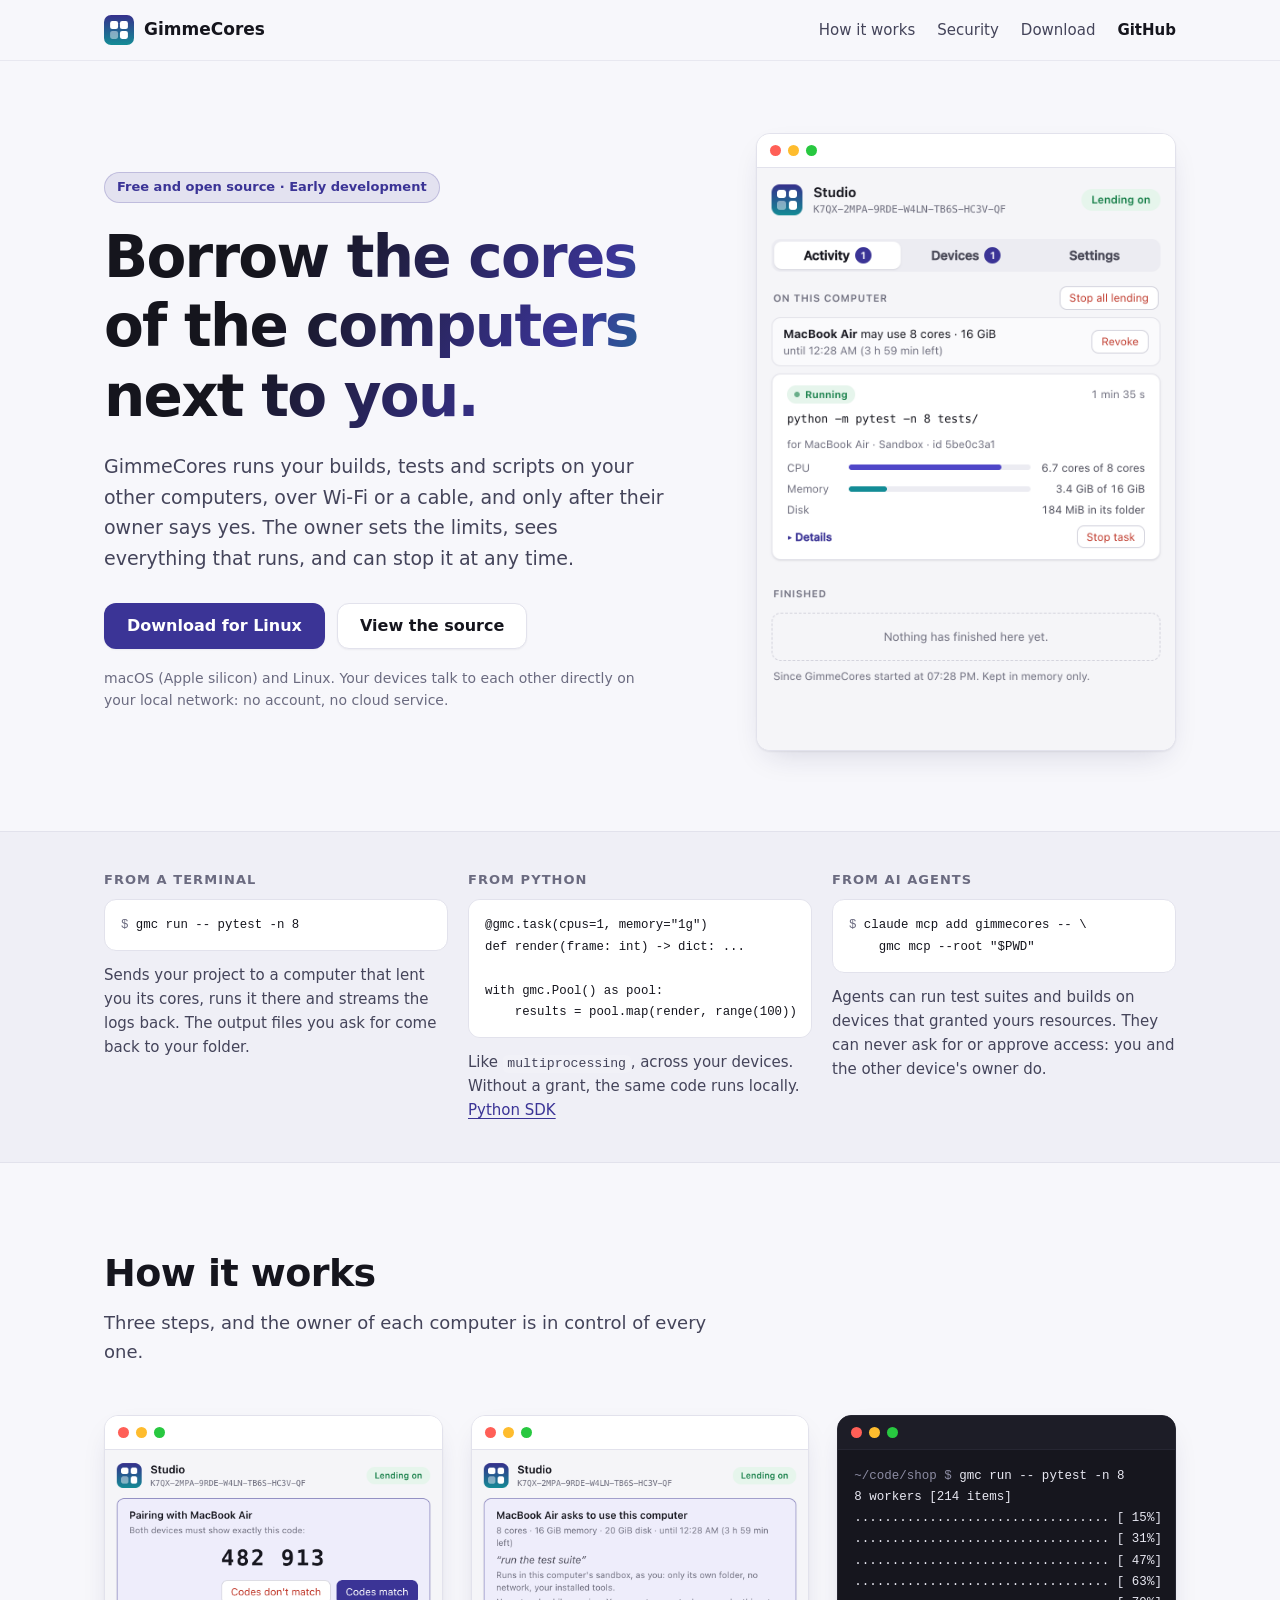
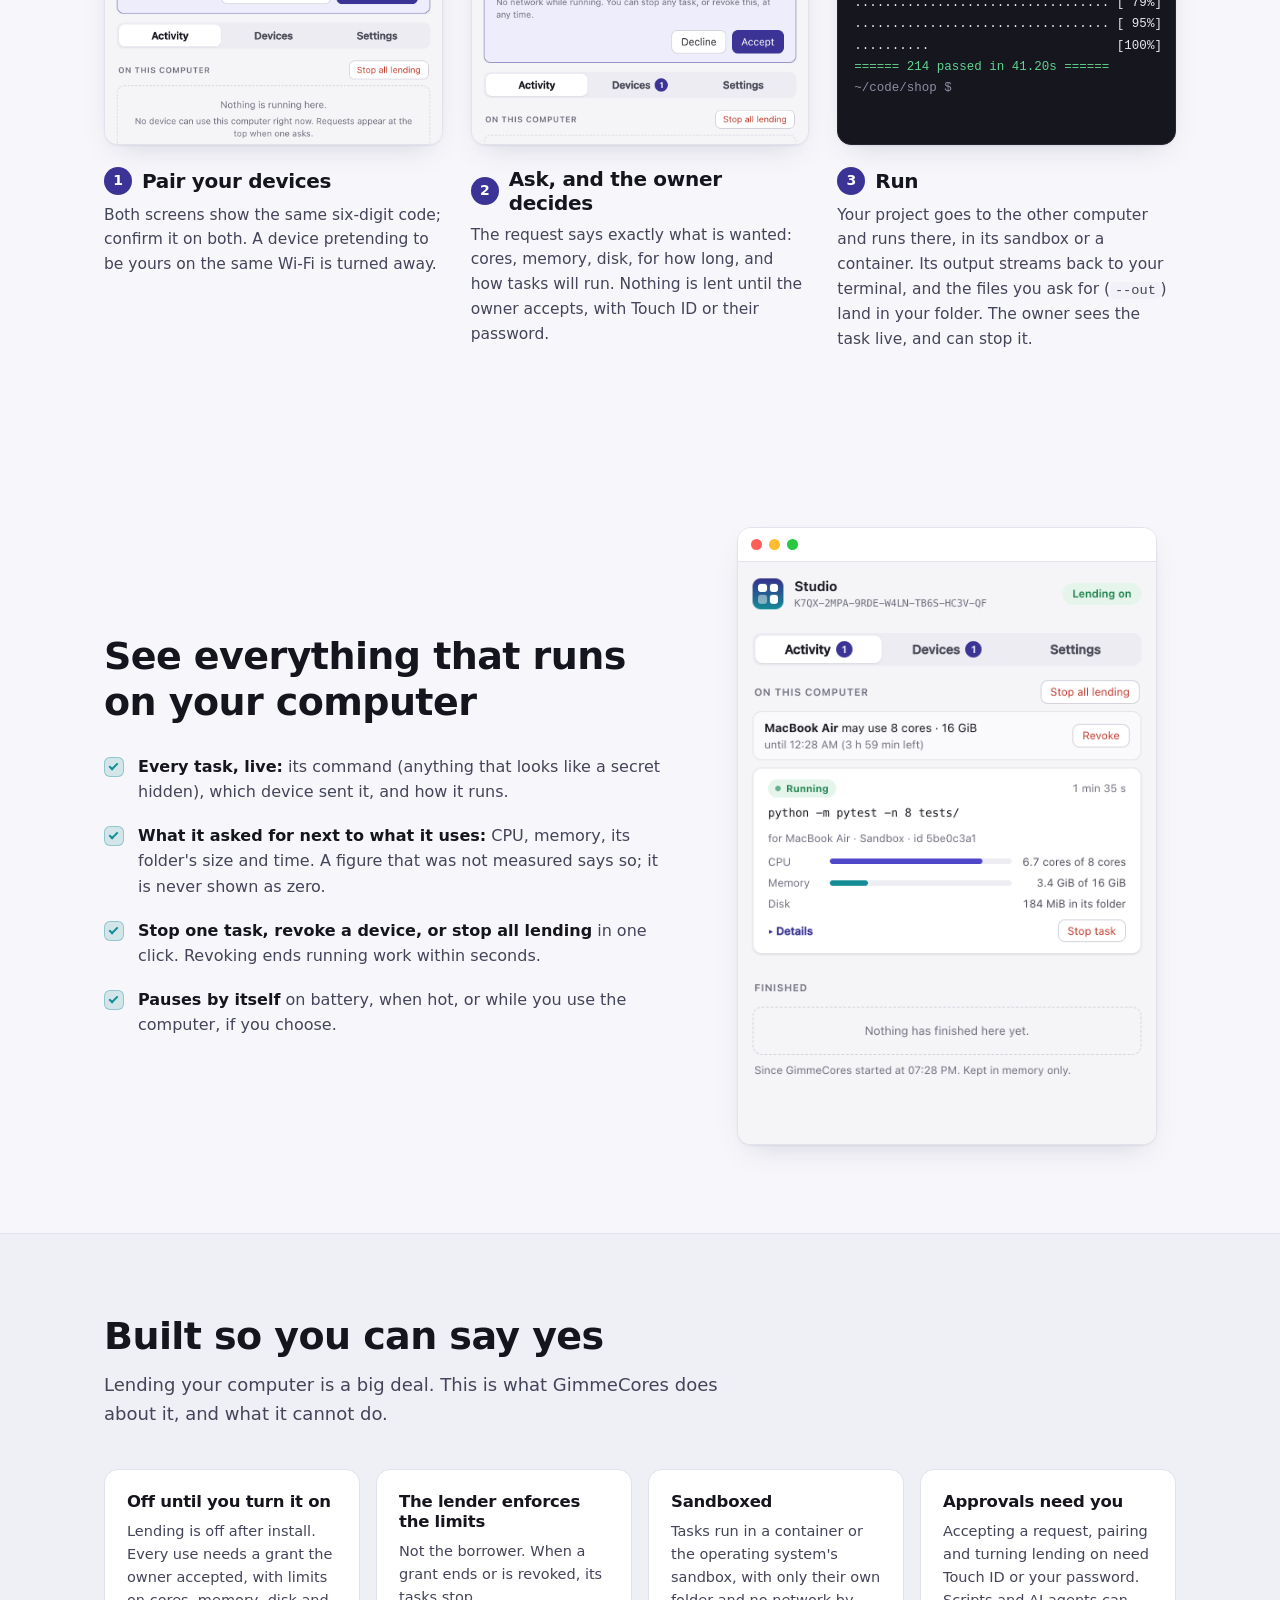
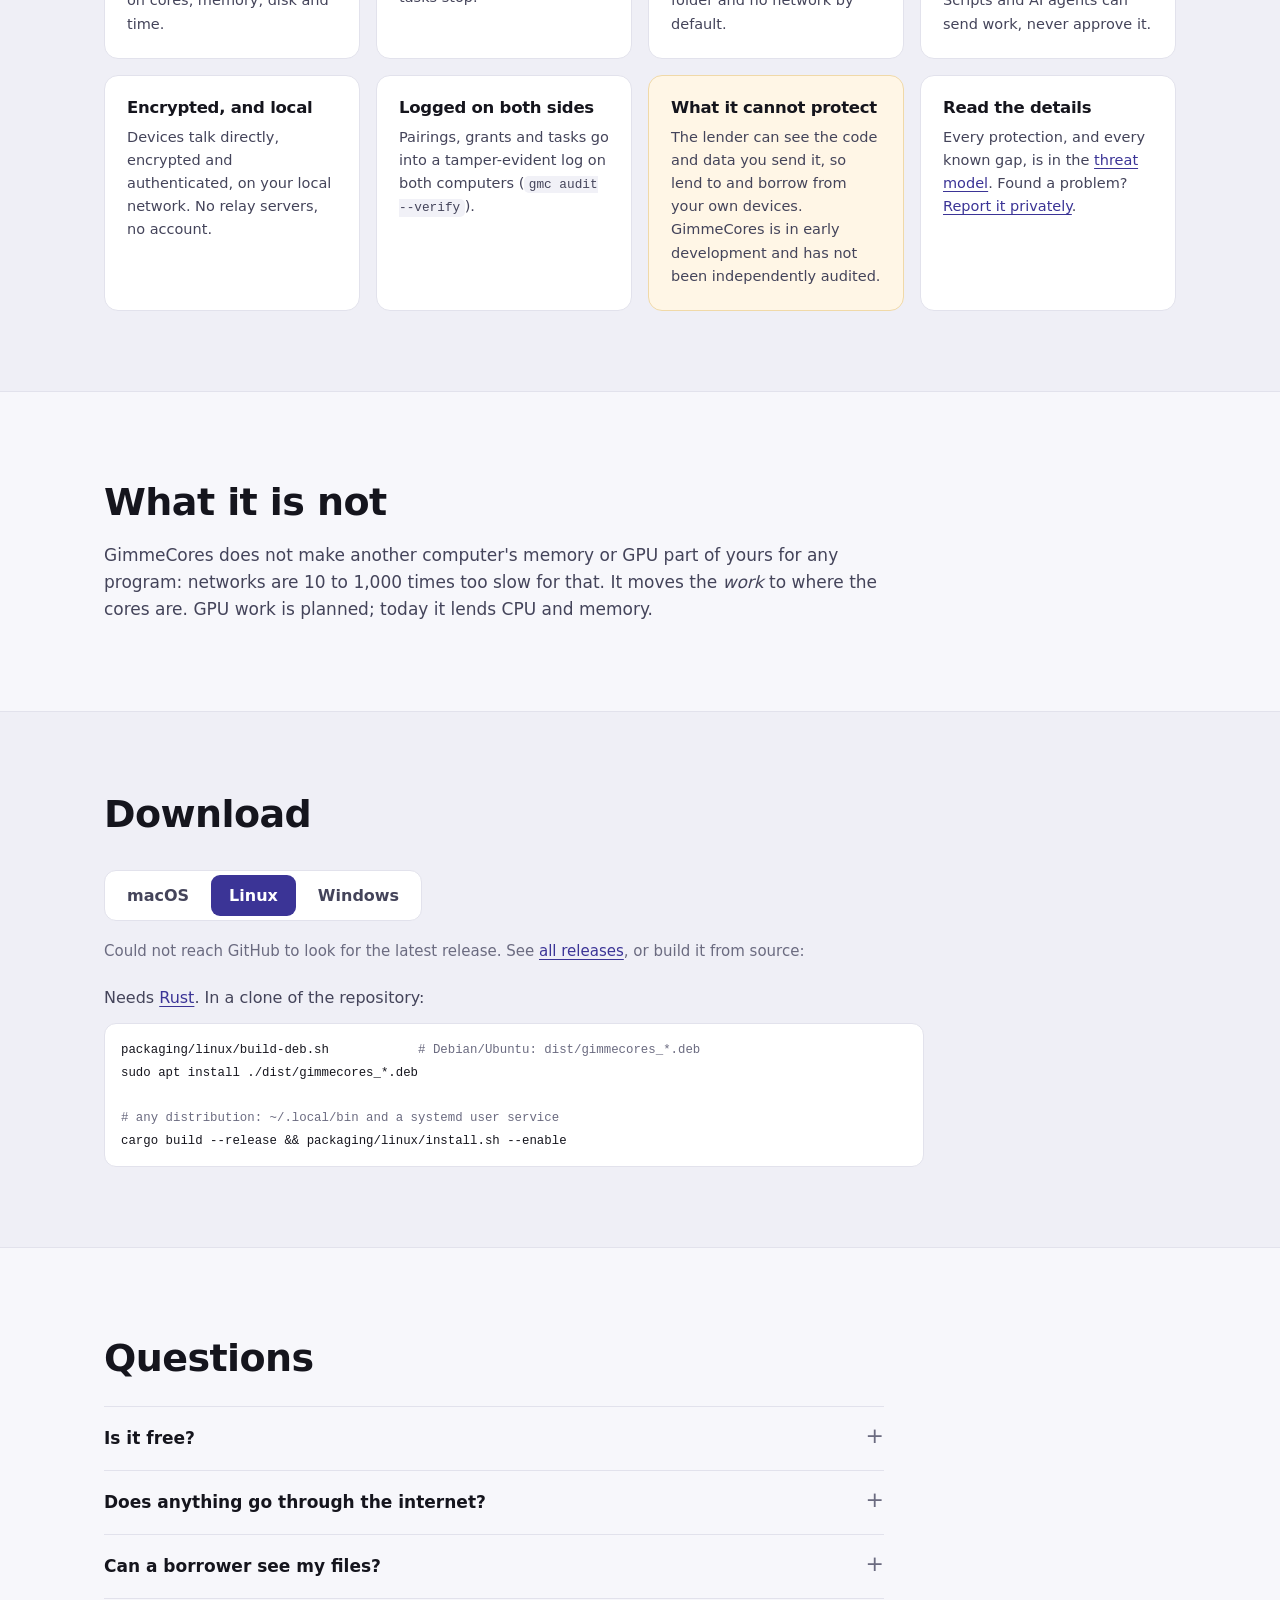
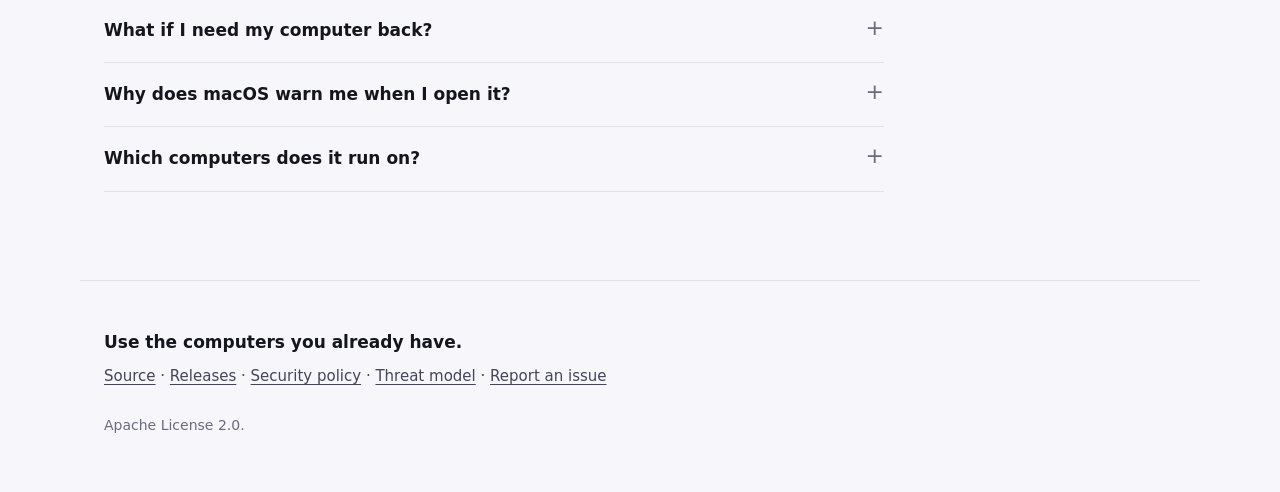
==== index.html @ c3a25b0e "GimmeCores product page What it does, how it works (pair, ask and approve, run), what the owner sees" ====
<!DOCTYPE html>
<html lang="en">
<head>
  <meta charset="utf-8">
  <meta name="viewport" content="width=device-width, initial-scale=1">
  <!-- Only this site's own files load; the one outside request is to GitHub, for the latest release. -->
  <meta http-equiv="Content-Security-Policy" content="default-src 'none'; script-src 'self'; style-src 'self'; img-src 'self'; connect-src https://api.github.com; base-uri 'none'; form-action 'none'">
  <meta name="referrer" content="strict-origin-when-cross-origin">
  <meta name="color-scheme" content="light dark">
  <meta name="theme-color" content="#f7f7fb" media="(prefers-color-scheme: light)">
  <meta name="theme-color" content="#0f0f15" media="(prefers-color-scheme: dark)">
  <title>GimmeCores: borrow the cores of the computers next to you</title>
  <meta name="description" content="GimmeCores runs your builds, tests and scripts on your other computers on the same network, only after their owner says yes. Sandboxed, with limits the owner sets. Free and open source for macOS and Linux.">
  <link rel="canonical" href="https://tanuj24.github.io/gimmecores/">
  <link rel="icon" type="image/svg+xml" href="assets/logo.svg">
  <meta property="og:type" content="website">
  <meta property="og:site_name" content="GimmeCores">
  <meta property="og:title" content="GimmeCores: borrow the cores of the computers next to you">
  <meta property="og:description" content="Run builds, tests and scripts on your other computers, only after their owner says yes. Sandboxed, with limits they set. Free and open source.">
  <meta property="og:url" content="https://tanuj24.github.io/gimmecores/">
  <meta property="og:image" content="https://tanuj24.github.io/gimmecores/assets/social.png">
  <meta property="og:image:width" content="1200">
  <meta property="og:image:height" content="630">
  <meta property="og:image:alt" content="GimmeCores: a request from another computer to use 8 cores and 16 GiB, with Accept and Decline">
  <meta name="twitter:card" content="summary_large_image">
  <link rel="stylesheet" href="style.css">
  <script src="site.js" defer></script>
  <script type="application/ld+json">
  {
    "@context": "https://schema.org",
    "@type": "SoftwareApplication",
    "name": "GimmeCores",
    "operatingSystem": "macOS, Linux",
    "applicationCategory": "DeveloperApplication",
    "description": "Runs builds, tests and scripts on your other computers on the same network, only after their owner says yes, sandboxed and within limits the owner sets.",
    "license": "https://www.apache.org/licenses/LICENSE-2.0",
    "offers": { "@type": "Offer", "price": "0", "priceCurrency": "USD" },
    "url": "https://tanuj24.github.io/gimmecores/",
    "sameAs": "https://github.com/tanuj24/gimmecores"
  }
  </script>
</head>
<body>
  <a class="skip" href="#main">Skip to content</a>
  <header class="top">
    <div class="wrap top-row">
      <a class="brand" href="./" aria-label="GimmeCores home">
        <img src="assets/logo.svg" alt="" width="30" height="30">
        <span>GimmeCores</span>
      </a>
      <nav aria-label="Main">
        <a href="#how">How it works</a>
        <a href="#trust">Security</a>
        <a href="#download">Download</a>
        <a href="https://github.com/tanuj24/gimmecores" class="gh">GitHub</a>
      </nav>
    </div>
  </header>

  <main id="main">
    <section class="hero wrap">
      <div class="hero-text">
        <p class="chip">Free and open source · Early development</p>
        <h1>Borrow the cores of the computers next&nbsp;to&nbsp;you.</h1>
        <p class="lead">GimmeCores runs your builds, tests and scripts on your other computers, over
          Wi-Fi or a cable, and only after their owner says yes. The owner sets the limits, sees
          everything that runs, and can stop it at any time.</p>
        <div class="cta">
          <a class="button primary" id="hero-download" href="#download">Download</a>
          <a class="button" href="https://github.com/tanuj24/gimmecores">View the source</a>
        </div>
        <p class="fine">macOS (Apple silicon) and Linux. Your devices talk to each other directly on
          your local network: no account, no cloud service.</p>
      </div>
      <figure class="window hero-shot">
        <div class="window-bar" aria-hidden="true"><i></i><i></i><i></i></div>
        <picture>
          <source media="(prefers-color-scheme: dark)" srcset="assets/app-activity-dark.png">
          <img src="assets/app-activity-light.png" width="460" height="640"
               alt="The GimmeCores app on a computer called Studio: MacBook Air may use 8 cores and 16 GiB for four hours, and its task python -m pytest is running, using 6.7 of 8 cores and 3.4 of 16 GiB memory, with a Stop task button.">
        </picture>
      </figure>
    </section>

    <section class="band">
      <div class="wrap uses">
        <div class="use">
          <h2 class="kicker">From a terminal</h2>
          <pre><code><span class="dim">$</span> gmc run -- pytest -n 8</code></pre>
          <p>Sends your project to a computer that lent you its cores, runs it there and streams
            the logs back. The output files you ask for come back to your folder.</p>
        </div>
        <div class="use">
          <h2 class="kicker">From Python</h2>
          <pre><code>@gmc.task(cpus=1, memory="1g")
def render(frame: int) -&gt; dict: ...

with gmc.Pool() as pool:
    results = pool.map(render, range(100))</code></pre>
          <p>Like <code>multiprocessing</code>, across your devices. Without a grant, the same code
            runs locally. <a href="https://github.com/tanuj24/gimmecores/tree/main/python">Python SDK</a></p>
        </div>
        <div class="use">
          <h2 class="kicker">From AI agents</h2>
          <pre><code><span class="dim">$</span> claude mcp add gimmecores -- \
    gmc mcp --root "$PWD"</code></pre>
          <p>Agents can run test suites and builds on devices that granted yours resources. They
            can never ask for or approve access: you and the other device's owner do.</p>
        </div>
      </div>
    </section>

    <section class="wrap section" id="how">
      <h2>How it works</h2>
      <p class="section-lead">Three steps, and the owner of each computer is in control of every one.</p>
      <ol class="steps">
        <li class="step">
          <figure class="window small">
            <div class="window-bar" aria-hidden="true"><i></i><i></i><i></i></div>
            <picture>
              <source media="(prefers-color-scheme: dark)" srcset="assets/app-pairing-dark.png">
              <img src="assets/app-pairing-light.png" width="460" height="420" loading="lazy"
                   alt="Pairing with MacBook Air: both devices must show exactly this code, 482 913, with buttons Codes match and Codes don't match.">
            </picture>
          </figure>
          <div>
            <h3><span class="num">1</span> Pair your devices</h3>
            <p>Both screens show the same six-digit code; confirm it on both. A device pretending
              to be yours on the same Wi-Fi is turned away.</p>
          </div>
        </li>
        <li class="step">
          <figure class="window small">
            <div class="window-bar" aria-hidden="true"><i></i><i></i><i></i></div>
            <picture>
              <source media="(prefers-color-scheme: dark)" srcset="assets/app-request-dark.png">
              <img src="assets/app-request-light.png" width="460" height="470" loading="lazy"
                   alt="MacBook Air asks to use this computer: 8 cores, 16 GiB memory, 20 GiB disk, for four hours, to run the test suite in the sandbox with no network. Buttons: Decline and Accept.">
            </picture>
          </figure>
          <div>
            <h3><span class="num">2</span> Ask, and the owner decides</h3>
            <p>The request says exactly what is wanted: cores, memory, disk, for how long, and how
              tasks will run. Nothing is lent until the owner accepts, with Touch ID or their
              password.</p>
          </div>
        </li>
        <li class="step">
          <div class="terminal" role="img" aria-label="A terminal: gmc run -- pytest -n 8. Pytest's own output streams back from the other computer: 214 passed in 41 seconds.">
            <div class="window-bar" aria-hidden="true"><i></i><i></i><i></i></div>
<pre><span class="dim">~/code/shop $</span> gmc run -- pytest -n 8
8 workers [214 items]
.................................. [ 15%]
.................................. [ 31%]
.................................. [ 47%]
.................................. [ 63%]
.................................. [ 79%]
.................................. [ 95%]
..........                         [100%]
<span class="ok">====== 214 passed in 41.20s ======</span>
<span class="dim">~/code/shop $</span></pre>
          </div>
          <div>
            <h3><span class="num">3</span> Run</h3>
            <p>Your project goes to the other computer and runs there, in its sandbox or a
              container. Its output streams back to your terminal, and the files you ask for
              (<code>--out</code>) land in your folder. The owner sees the task live, and can stop it.</p>
          </div>
        </li>
      </ol>
    </section>

    <section class="wrap section split" id="activity">
      <div>
        <h2>See everything that runs on your computer</h2>
        <ul class="ticks">
          <li><b>Every task, live:</b> its command (anything that looks like a secret hidden),
            which device sent it, and how it runs.</li>
          <li><b>What it asked for next to what it uses:</b> CPU, memory, its folder's size and
            time. A figure that was not measured says so; it is never shown as zero.</li>
          <li><b>Stop one task, revoke a device, or stop all lending</b> in one click. Revoking
            ends running work within seconds.</li>
          <li><b>Pauses by itself</b> on battery, when hot, or while you use the computer, if you
            choose.</li>
        </ul>
      </div>
      <figure class="window">
        <div class="window-bar" aria-hidden="true"><i></i><i></i><i></i></div>
        <picture>
          <source media="(prefers-color-scheme: dark)" srcset="assets/app-activity-dark.png">
          <img src="assets/app-activity-light.png" width="460" height="640" loading="lazy"
               alt="The Activity view: a running pytest task from MacBook Air with CPU and memory meters, its folder's size, Details and Stop task.">
        </picture>
      </figure>
    </section>

    <section class="band" id="trust">
      <div class="wrap section">
        <h2>Built so you can say yes</h2>
        <p class="section-lead">Lending your computer is a big deal. This is what GimmeCores does
          about it, and what it cannot do.</p>
        <div class="grid">
          <div class="card"><h3>Off until you turn it on</h3>
            <p>Lending is off after install. Every use needs a grant the owner accepted, with
              limits on cores, memory, disk and time.</p></div>
          <div class="card"><h3>The lender enforces the limits</h3>
            <p>Not the borrower. When a grant ends or is revoked, its tasks stop.</p></div>
          <div class="card"><h3>Sandboxed</h3>
            <p>Tasks run in a container or the operating system's sandbox, with only their own
              folder and no network by default.</p></div>
          <div class="card"><h3>Approvals need you</h3>
            <p>Accepting a request, pairing and turning lending on need Touch ID or your password.
              Scripts and AI agents can send work, never approve it.</p></div>
          <div class="card"><h3>Encrypted, and local</h3>
            <p>Devices talk directly, encrypted and authenticated, on your local network. No relay
              servers, no account.</p></div>
          <div class="card"><h3>Logged on both sides</h3>
            <p>Pairings, grants and tasks go into a tamper-evident log on both computers
              (<code>gmc audit --verify</code>).</p></div>
          <div class="card honest"><h3>What it cannot protect</h3>
            <p>The lender can see the code and data you send it, so lend to and borrow from your own
              devices. GimmeCores is in early development and has not been independently
              audited.</p></div>
          <div class="card link"><h3>Read the details</h3>
            <p>Every protection, and every known gap, is in the
              <a href="https://github.com/tanuj24/gimmecores/blob/main/docs/design/threat-model.md">threat model</a>.
              Found a problem? <a href="https://github.com/tanuj24/gimmecores/blob/main/SECURITY.md">Report it privately</a>.</p></div>
        </div>
      </div>
    </section>

    <section class="wrap section narrow">
      <h2>What it is not</h2>
      <p>GimmeCores does not make another computer's memory or GPU part of yours for any program:
        networks are 10 to 1,000 times too slow for that. It moves the <em>work</em> to where the
        cores are. GPU work is planned; today it lends CPU and memory.</p>
    </section>

    <section class="band" id="download">
      <div class="wrap section">
        <h2>Download</h2>
        <div class="tabs" role="tablist" aria-label="Your computer">
          <button role="tab" id="tab-mac" aria-controls="panel-mac" aria-selected="true" type="button">macOS</button>
          <button role="tab" id="tab-linux" aria-controls="panel-linux" aria-selected="false" type="button">Linux</button>
          <button role="tab" id="tab-windows" aria-controls="panel-windows" aria-selected="false" type="button">Windows</button>
        </div>
        <p class="release-line" id="release-line">Looking for the latest release…</p>

        <div class="panel" role="tabpanel" id="panel-mac" aria-labelledby="tab-mac">
          <div class="files" data-os="mac"></div>
          <div class="released-help" hidden>
            <h3>Install</h3>
            <ol>
              <li>Open <code>GimmeCores.dmg</code> and drag GimmeCores onto Applications.</li>
              <li>Open it. GimmeCores is not signed with an Apple Developer ID yet, so the first
                time macOS blocks it: open <b>System Settings › Privacy &amp; Security</b> and click
                <b>Open Anyway</b>.</li>
              <li>Click <b>Start GimmeCores</b>. Lending stays off until you turn it on.</li>
            </ol>
          </div>
          <div class="source-help">
            <h3 class="when-released" hidden>Or build it from source</h3>
            <p>With <a href="https://brew.sh">Homebrew</a>, which builds everything on your Mac:</p>
            <pre><code>brew tap tanuj24/gimmecores https://github.com/tanuj24/gimmecores
brew install --HEAD gimmecores        <span class="dim"># gmc, gmcd and GimmeCores.app</span>
brew upgrade --fetch-HEAD gimmecores  <span class="dim"># later, to update</span></code></pre>
            <p class="fine">Or clone the repository and run <code>packaging/macos/build-app.sh</code>
              (needs <a href="https://rustup.rs">Rust</a>).</p>
          </div>
        </div>

        <div class="panel" role="tabpanel" id="panel-linux" aria-labelledby="tab-linux" hidden>
          <div class="files" data-os="linux"></div>
          <div class="released-help" hidden>
            <h3>Install</h3>
            <p>On Debian or Ubuntu: <code>sudo apt install ./gimmecores_*.deb</code>, then open
              GimmeCores and click <b>Start GimmeCores</b>. The sandbox needs
              <code>bubblewrap</code>.</p>
          </div>
          <div class="source-help">
            <h3 class="when-released" hidden>Or build it from source</h3>
            <p>Needs <a href="https://rustup.rs">Rust</a>. In a clone of the repository:</p>
            <pre><code>packaging/linux/build-deb.sh            <span class="dim"># Debian/Ubuntu: dist/gimmecores_*.deb</span>
sudo apt install ./dist/gimmecores_*.deb

<span class="dim"># any distribution: ~/.local/bin and a systemd user service</span>
cargo build --release &amp;&amp; packaging/linux/install.sh --enable</code></pre>
          </div>
        </div>

        <div class="panel" role="tabpanel" id="panel-windows" aria-labelledby="tab-windows" hidden>
          <div class="note">
            <h3>Not available for Windows yet</h3>
            <p>GimmeCores needs a Windows version of its background service, its sandbox and its
              approvals (Windows Hello); that work is planned. For now, use it on a Mac or a Linux
              computer.</p>
          </div>
        </div>

        <p class="fine verify" id="verify" hidden>To check a download, compare its SHA-256
          (<code>shasum -a 256 &lt;file&gt;</code>) with <code>SHA256SUMS</code> in the release.</p>
      </div>
    </section>

    <section class="wrap section narrow" id="faq">
      <h2>Questions</h2>
      <details>
        <summary>Is it free?</summary>
        <p>Yes. GimmeCores is open source under the Apache 2.0 licence, with no account and no
          paid tier.</p>
      </details>
      <details>
        <summary>Does anything go through the internet?</summary>
        <p>No. Paired devices find and talk to each other on your local network, directly. There
          is no relay server and nothing to sign up for.</p>
      </details>
      <details>
        <summary>Can a borrower see my files?</summary>
        <p>No. Their tasks run in a container or your computer's sandbox, which gives them only
          their own folder and no network. In the other direction, be aware that a lender can see
          the code and data you send it.</p>
      </details>
      <details>
        <summary>What if I need my computer back?</summary>
        <p>Stop a task, revoke a device or stop all lending from the app or the menu bar, at any
          time and without a password. You can also have lending pause on battery, when your
          computer is hot, or while you use it.</p>
      </details>
      <details>
        <summary>Why does macOS warn me when I open it?</summary>
        <p>GimmeCores is not signed with an Apple Developer ID yet, so macOS asks you to confirm
          the first time (System Settings › Privacy &amp; Security › Open Anyway). Homebrew builds it
          on your own Mac instead, so there is nothing to confirm.</p>
      </details>
      <details>
        <summary>Which computers does it run on?</summary>
        <p>macOS (downloads are for Apple silicon) and Linux (Debian and Ubuntu, other
          distributions from source). Windows and GPU work are planned.</p>
      </details>
    </section>
  </main>

  <footer class="wrap foot">
    <p class="signoff">Use the computers you already have.</p>
    <p><a href="https://github.com/tanuj24/gimmecores">Source</a> ·
      <a href="https://github.com/tanuj24/gimmecores/releases">Releases</a> ·
      <a href="https://github.com/tanuj24/gimmecores/blob/main/SECURITY.md">Security policy</a> ·
      <a href="https://github.com/tanuj24/gimmecores/blob/main/docs/design/threat-model.md">Threat model</a> ·
      <a href="https://github.com/tanuj24/gimmecores/issues">Report an issue</a></p>
    <p class="fine">Apache License 2.0.</p>
  </footer>
</body>
</html>
---- style.css ----
/* GimmeCores product page. System fonts only; nothing loads from elsewhere. */

:root {
  --bg: #f7f7fb;
  --bg-band: #efeff6;
  --surface: #ffffff;
  --ink: #15151d;
  --ink-2: #44445a;
  --muted: #6b6b80;
  --line: #e2e2ec;
  --accent: #3b3496;
  --accent-2: #4f46c8;
  --accent-ink: #ffffff;
  --teal: #138c96;
  --ok: #18804a;
  --warn-bg: #fff6e6;
  --warn-line: #f0d9a8;
  --code-bg: #f1f1f7;
  --term-bg: #16161e;
  --term-ink: #e8e8f2;
  --shadow: 0 1px 2px rgba(20, 20, 40, .06), 0 12px 32px -12px rgba(30, 30, 80, .18);
  --ring: 0 0 0 3px color-mix(in srgb, var(--accent-2) 35%, transparent);
  --r: 14px;
  --sans: -apple-system, BlinkMacSystemFont, "Segoe UI", system-ui, Roboto, "Helvetica Neue", Arial, sans-serif;
  --mono: ui-monospace, "SF Mono", SFMono-Regular, Menlo, Consolas, "Liberation Mono", monospace;
  color-scheme: light;
}
@media (prefers-color-scheme: dark) {
  :root {
    --bg: #0f0f15;
    --bg-band: #14141c;
    --surface: #1a1a23;
    --ink: #ececf4;
    --ink-2: #b9b9cb;
    --muted: #8d8da3;
    --line: #2a2a37;
    --accent: #8f87ff;
    --accent-2: #a39dff;
    --accent-ink: #12121a;
    --teal: #3cc3cc;
    --ok: #4cc488;
    --warn-bg: #2a2214;
    --warn-line: #4d3c1c;
    --code-bg: #20202b;
    --term-bg: #0b0b10;
    --term-ink: #e8e8f2;
    --shadow: 0 1px 2px rgba(0, 0, 0, .4), 0 16px 40px -16px rgba(0, 0, 0, .7);
    color-scheme: dark;
  }
}

*, *::before, *::after { box-sizing: border-box; }
html { -webkit-text-size-adjust: 100%; scroll-behavior: smooth; }
@media (prefers-reduced-motion: reduce) { html { scroll-behavior: auto; } }
body {
  margin: 0; background: var(--bg); color: var(--ink);
  font: 16px/1.6 var(--sans); -webkit-font-smoothing: antialiased;
}
img { max-width: 100%; height: auto; display: block; }
a { color: var(--accent); text-underline-offset: 3px; }
a:hover { color: var(--accent-2); }
:focus-visible { outline: none; box-shadow: var(--ring); border-radius: 6px; }
code, pre { font-family: var(--mono); font-size: .88em; }
:not(pre) > code { background: var(--code-bg); padding: .1em .35em; border-radius: 5px; }
h1, h2, h3 { line-height: 1.2; letter-spacing: -.015em; margin: 0; }
p { margin: 0; }
[hidden] { display: none !important; }

.wrap { width: 100%; max-width: 1120px; margin: 0 auto; padding: 0 24px; }
@media (max-width: 600px) { .wrap { padding: 0 16px; } }
.skip { position: absolute; left: -9999px; }
.skip:focus { left: 16px; top: 12px; z-index: 10; background: var(--surface); padding: 8px 12px; }

/* ------------------------------------------------------------ header */
.top {
  position: sticky; top: 0; z-index: 5;
  background: color-mix(in srgb, var(--bg) 85%, transparent);
  backdrop-filter: saturate(1.4) blur(12px); -webkit-backdrop-filter: saturate(1.4) blur(12px);
  border-bottom: 1px solid color-mix(in srgb, var(--line) 70%, transparent);
}
.top-row { display: flex; align-items: center; justify-content: space-between; height: 60px; gap: 16px; }
.brand { display: inline-flex; align-items: center; gap: 10px; color: var(--ink); text-decoration: none; font-weight: 700; font-size: 17px; }
.brand:hover { color: var(--ink); }
nav { display: flex; gap: 22px; font-size: 15px; }
nav a { color: var(--ink-2); text-decoration: none; }
nav a:hover { color: var(--ink); }
nav .gh { font-weight: 600; color: var(--ink); }
@media (max-width: 720px) { nav a:not(.gh):not([href="#download"]) { display: none; } nav { gap: 16px; } }

/* ------------------------------------------------------------ hero */
.hero {
  display: grid; grid-template-columns: 1.15fr .85fr; gap: 56px; align-items: center;
  padding-top: 72px; padding-bottom: 80px;
}
.chip {
  display: inline-block; font-size: 13px; font-weight: 600; color: var(--accent);
  background: color-mix(in srgb, var(--accent) 10%, transparent);
  border: 1px solid color-mix(in srgb, var(--accent) 22%, transparent);
  padding: 4px 12px; border-radius: 999px; margin-bottom: 20px;
}
h1 { font-size: clamp(36px, 5.2vw, 58px); font-weight: 750; letter-spacing: -.03em; }
h1, .grad {
  background: linear-gradient(120deg, var(--ink) 30%, var(--accent) 75%, var(--teal));
  -webkit-background-clip: text; background-clip: text; color: transparent;
}
.lead { font-size: clamp(17px, 1.6vw, 19px); color: var(--ink-2); margin-top: 20px; max-width: 560px; }
.cta { display: flex; gap: 12px; flex-wrap: wrap; margin-top: 30px; }
.button {
  display: inline-flex; align-items: center; justify-content: center; gap: 8px;
  min-height: 46px; padding: 0 22px; border-radius: 12px; font-weight: 650; font-size: 16px;
  text-decoration: none; color: var(--ink); background: var(--surface);
  border: 1px solid var(--line); box-shadow: 0 1px 2px rgba(20, 20, 40, .05);
  transition: transform .12s ease, box-shadow .12s ease, background .12s ease;
}
.button:hover { color: var(--ink); transform: translateY(-1px); box-shadow: var(--shadow); }
.button.primary { background: var(--accent); border-color: transparent; color: var(--accent-ink); }
.button.primary:hover { background: var(--accent-2); color: var(--accent-ink); }
@media (prefers-reduced-motion: reduce) { .button, .button:hover { transition: none; transform: none; } }
.fine { font-size: 14px; color: var(--muted); margin-top: 18px; max-width: 560px; }

/* An app window around a screenshot. */
.window {
  margin: 0; background: var(--surface); border: 1px solid var(--line); border-radius: var(--r);
  box-shadow: var(--shadow); overflow: hidden;
}
.window-bar { display: flex; gap: 7px; padding: 11px 13px; border-bottom: 1px solid var(--line); background: var(--surface); }
.window-bar i { width: 11px; height: 11px; border-radius: 50%; background: var(--line); }
.window-bar i:nth-child(1) { background: #ff5f57; }
.window-bar i:nth-child(2) { background: #febc2e; }
.window-bar i:nth-child(3) { background: #28c840; }
.hero-shot { max-width: 420px; justify-self: end; width: 100%; }

@media (max-width: 900px) {
  .hero { grid-template-columns: 1fr; gap: 40px; padding-top: 48px; padding-bottom: 56px; }
  .hero-shot { justify-self: center; }
}

/* ------------------------------------------------------------ sections */
.band { background: var(--bg-band); border-top: 1px solid var(--line); border-bottom: 1px solid var(--line); }
.section { padding-top: 88px; padding-bottom: 88px; }
.band > .section { padding-top: 80px; padding-bottom: 80px; }
.section > h2, .split h2 { font-size: clamp(28px, 3.4vw, 38px); font-weight: 720; }
.section-lead { color: var(--ink-2); font-size: 18px; margin-top: 12px; max-width: 640px; }
.narrow > * { max-width: 780px; }
.narrow > p { margin-top: 16px; color: var(--ink-2); font-size: 17px; }
@media (max-width: 600px) { .section, .band > .section { padding-top: 60px; padding-bottom: 60px; } }

/* Ways to use it. */
.uses { display: grid; grid-template-columns: repeat(3, 1fr); gap: 20px; padding-top: 40px; padding-bottom: 40px; }
.use { display: flex; flex-direction: column; gap: 12px; min-width: 0; }
.kicker { font-size: 13px; text-transform: uppercase; letter-spacing: .08em; color: var(--muted); font-weight: 700; }
.use pre {
  margin: 0; background: var(--surface); border: 1px solid var(--line); border-radius: 12px;
  padding: 14px 16px; overflow-x: auto; line-height: 1.55;
}
.use p { color: var(--ink-2); font-size: 15px; }
.dim { color: var(--muted); }
@media (max-width: 900px) { .uses { grid-template-columns: 1fr; } }

/* How it works. */
.steps { list-style: none; margin: 48px 0 0; padding: 0; display: grid; grid-template-columns: repeat(3, 1fr); gap: 28px; }
.step { display: flex; flex-direction: column; gap: 22px; min-width: 0; }
.step h3 { font-size: 20px; display: flex; align-items: center; gap: 10px; }
.step p { color: var(--ink-2); margin-top: 8px; font-size: 15.5px; }
.num {
  display: inline-grid; place-items: center; width: 28px; height: 28px; border-radius: 50%;
  background: var(--accent); color: var(--accent-ink); font-size: 14px; font-weight: 700; flex: none;
}
/* The three steps' pictures share one height, so their titles line up. */
.step .window, .step .terminal { height: 330px; }
.window.small img { width: 100%; height: calc(100% - 34px); object-fit: cover; object-position: top; }
.terminal {
  background: var(--term-bg); border-radius: var(--r); overflow: hidden; box-shadow: var(--shadow);
  border: 1px solid #262632; display: flex; flex-direction: column; min-height: 0;
}
.terminal .window-bar { background: #1d1d27; border-bottom-color: #262632; }
.terminal pre {
  margin: 0; padding: 16px; color: var(--term-ink); font-size: 12.5px; line-height: 1.7; flex: 1;
  overflow-x: auto; white-space: pre;
}
.terminal .dim { color: #8c8ca3; }
.terminal .ok { color: #5fd38f; }
@media (max-width: 900px) {
  .steps { grid-template-columns: 1fr; gap: 48px; }
  .step .window, .step .terminal { max-width: 480px; width: 100%; height: auto; }
  .step .terminal { min-height: 250px; }
  .window.small img { height: auto; }
}

/* Activity. */
.split { display: grid; grid-template-columns: 1.1fr .9fr; gap: 56px; align-items: center; }
.split .window { max-width: 420px; justify-self: center; width: 100%; }
.ticks { list-style: none; padding: 0; margin: 28px 0 0; display: grid; gap: 18px; }
.ticks li { padding-left: 34px; position: relative; color: var(--ink-2); }
.ticks li b { color: var(--ink); }
.ticks li::before {
  content: ""; position: absolute; left: 0; top: 3px; width: 20px; height: 20px; border-radius: 6px;
  background: color-mix(in srgb, var(--teal) 16%, transparent);
  box-shadow: inset 0 0 0 1px color-mix(in srgb, var(--teal) 35%, transparent);
}
.ticks li::after {
  content: ""; position: absolute; left: 7px; top: 7px; width: 5px; height: 9px;
  border: solid var(--teal); border-width: 0 2px 2px 0; transform: rotate(45deg);
}
@media (max-width: 900px) { .split { grid-template-columns: 1fr; gap: 40px; } }

/* Trust. */
.grid { display: grid; grid-template-columns: repeat(4, 1fr); gap: 16px; margin-top: 40px; }
.card {
  background: var(--surface); border: 1px solid var(--line); border-radius: var(--r); padding: 22px;
  display: flex; flex-direction: column; gap: 8px;
}
.card h3 { font-size: 16.5px; }
.card p { color: var(--ink-2); font-size: 14.5px; }
.card.honest { background: var(--warn-bg); border-color: var(--warn-line); }
@media (max-width: 1000px) { .grid { grid-template-columns: repeat(2, 1fr); } }
@media (max-width: 560px) { .grid { grid-template-columns: 1fr; } }

/* ------------------------------------------------------------ download */
.tabs {
  display: inline-flex; gap: 4px; padding: 4px; margin-top: 32px; border-radius: 12px;
  background: var(--surface); border: 1px solid var(--line);
}
.tabs button {
  border: 0; background: none; font: inherit; font-weight: 600; color: var(--ink-2);
  padding: 8px 18px; border-radius: 9px; cursor: pointer;
}
.tabs button[aria-selected="true"] { background: var(--accent); color: var(--accent-ink); }
.tabs button:hover:not([aria-selected="true"]) { color: var(--ink); }
.release-line { margin-top: 18px; color: var(--muted); font-size: 15px; }
.panel { margin-top: 22px; display: grid; grid-template-columns: minmax(0, 1fr); gap: 22px; max-width: 820px; }
.panel h3 { font-size: 17px; margin-bottom: 8px; }
.panel p, .panel li { color: var(--ink-2); }
.panel ol { margin: 0; padding-left: 22px; display: grid; gap: 6px; }
.panel pre {
  margin: 12px 0 0; background: var(--surface); border: 1px solid var(--line); border-radius: 12px;
  padding: 14px 16px; overflow-x: auto; line-height: 1.6;
}
.files { display: grid; grid-template-columns: minmax(0, 1fr); gap: 10px; }
.files:empty { display: none; }
.file {
  display: flex; align-items: center; justify-content: space-between; gap: 16px; flex-wrap: wrap;
  background: var(--surface); border: 1px solid var(--line); border-radius: 12px; padding: 14px 16px;
}
.file .what { display: grid; gap: 2px; min-width: 0; }
.file .what b { font-size: 16px; }
.file .what span { color: var(--muted); font-size: 14px; overflow-wrap: anywhere; }
.file.main { border-color: color-mix(in srgb, var(--accent) 45%, var(--line)); }
.note {
  background: var(--surface); border: 1px solid var(--line); border-radius: var(--r); padding: 22px;
}
.verify { max-width: 820px; }

/* ------------------------------------------------------------ FAQ */
details { border-bottom: 1px solid var(--line); padding: 18px 0; }
details:first-of-type { margin-top: 24px; border-top: 1px solid var(--line); }
summary { cursor: pointer; font-weight: 650; font-size: 17px; list-style: none; display: flex; justify-content: space-between; gap: 16px; }
summary::-webkit-details-marker { display: none; }
summary::after { content: "+"; color: var(--muted); font-weight: 400; font-size: 22px; line-height: 1; }
details[open] summary::after { content: "−"; }
details p { color: var(--ink-2); margin-top: 10px; }

/* ------------------------------------------------------------ footer */
.foot { padding-top: 48px; padding-bottom: 56px; border-top: 1px solid var(--line); display: grid; gap: 8px; color: var(--ink-2); font-size: 15px; }
.signoff { font-weight: 700; color: var(--ink); font-size: 17px; }
.foot a { color: var(--ink-2); }
.foot a:hover { color: var(--accent); }
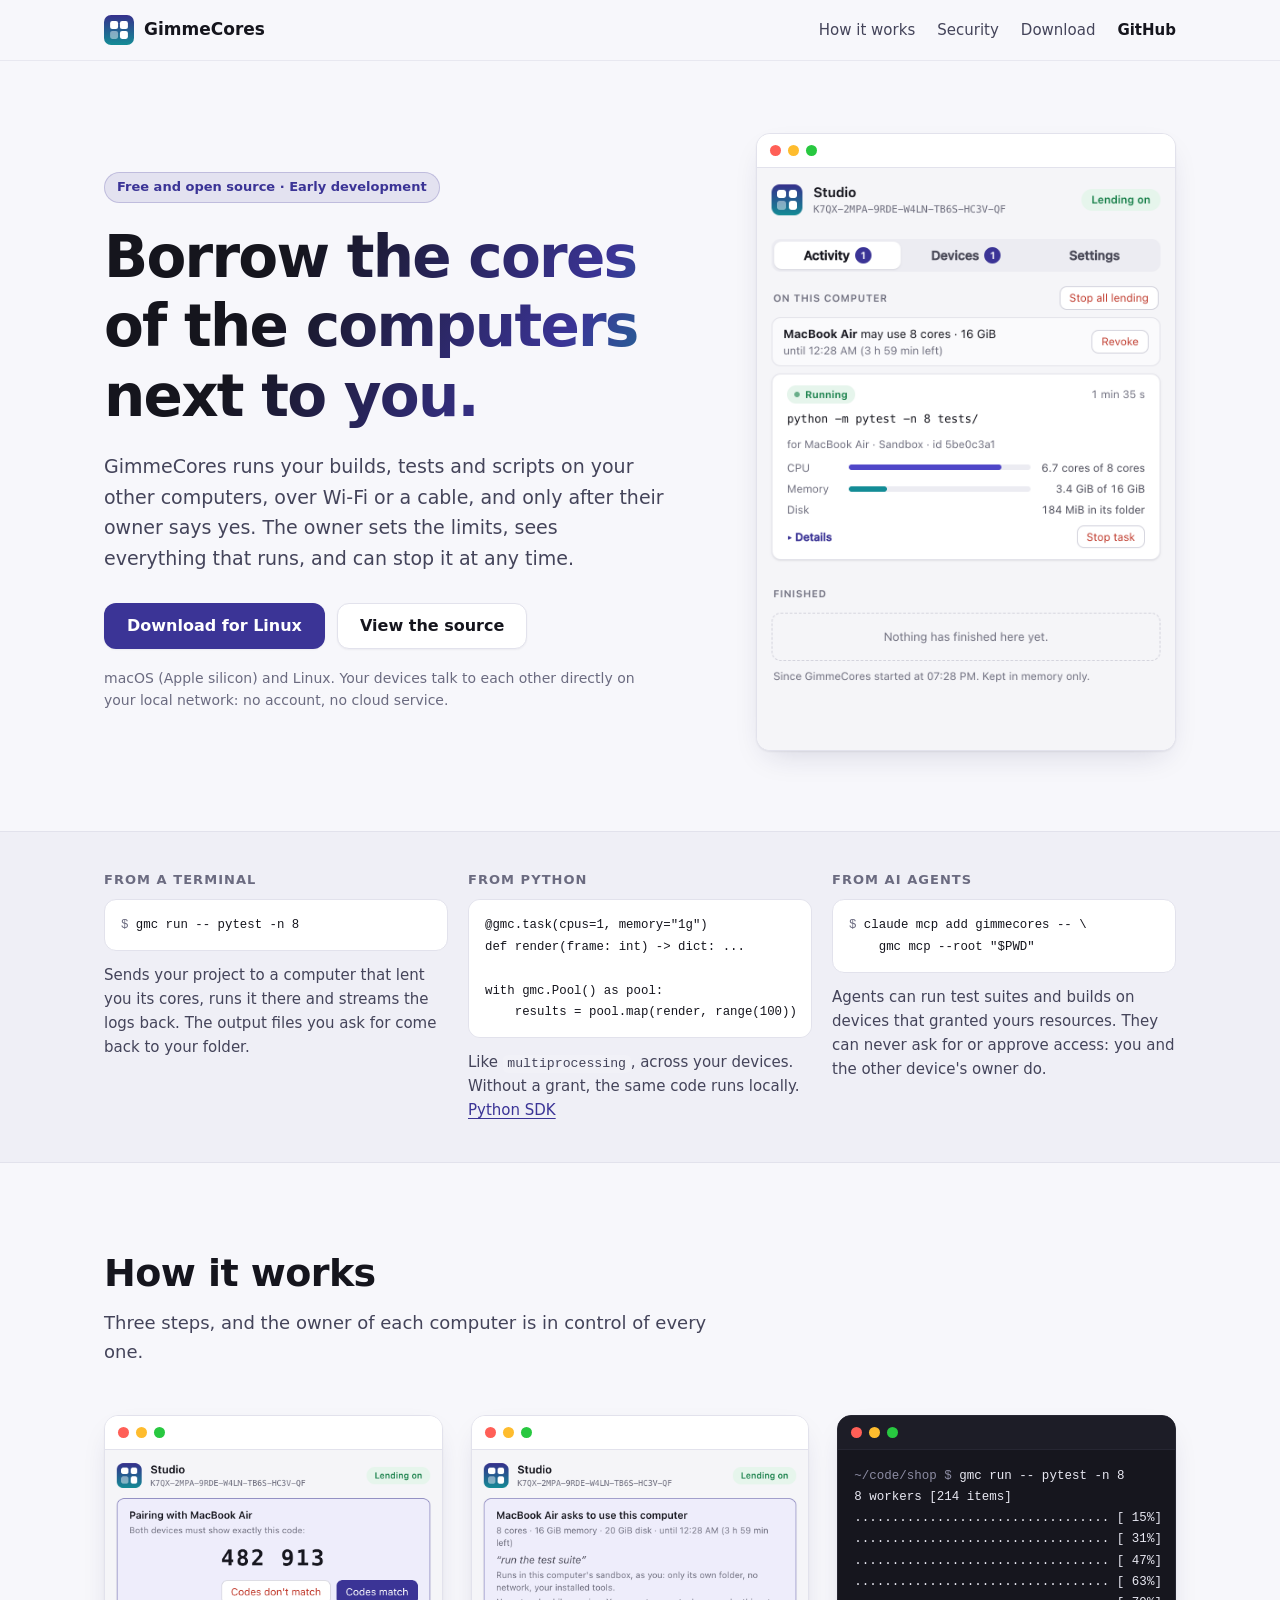
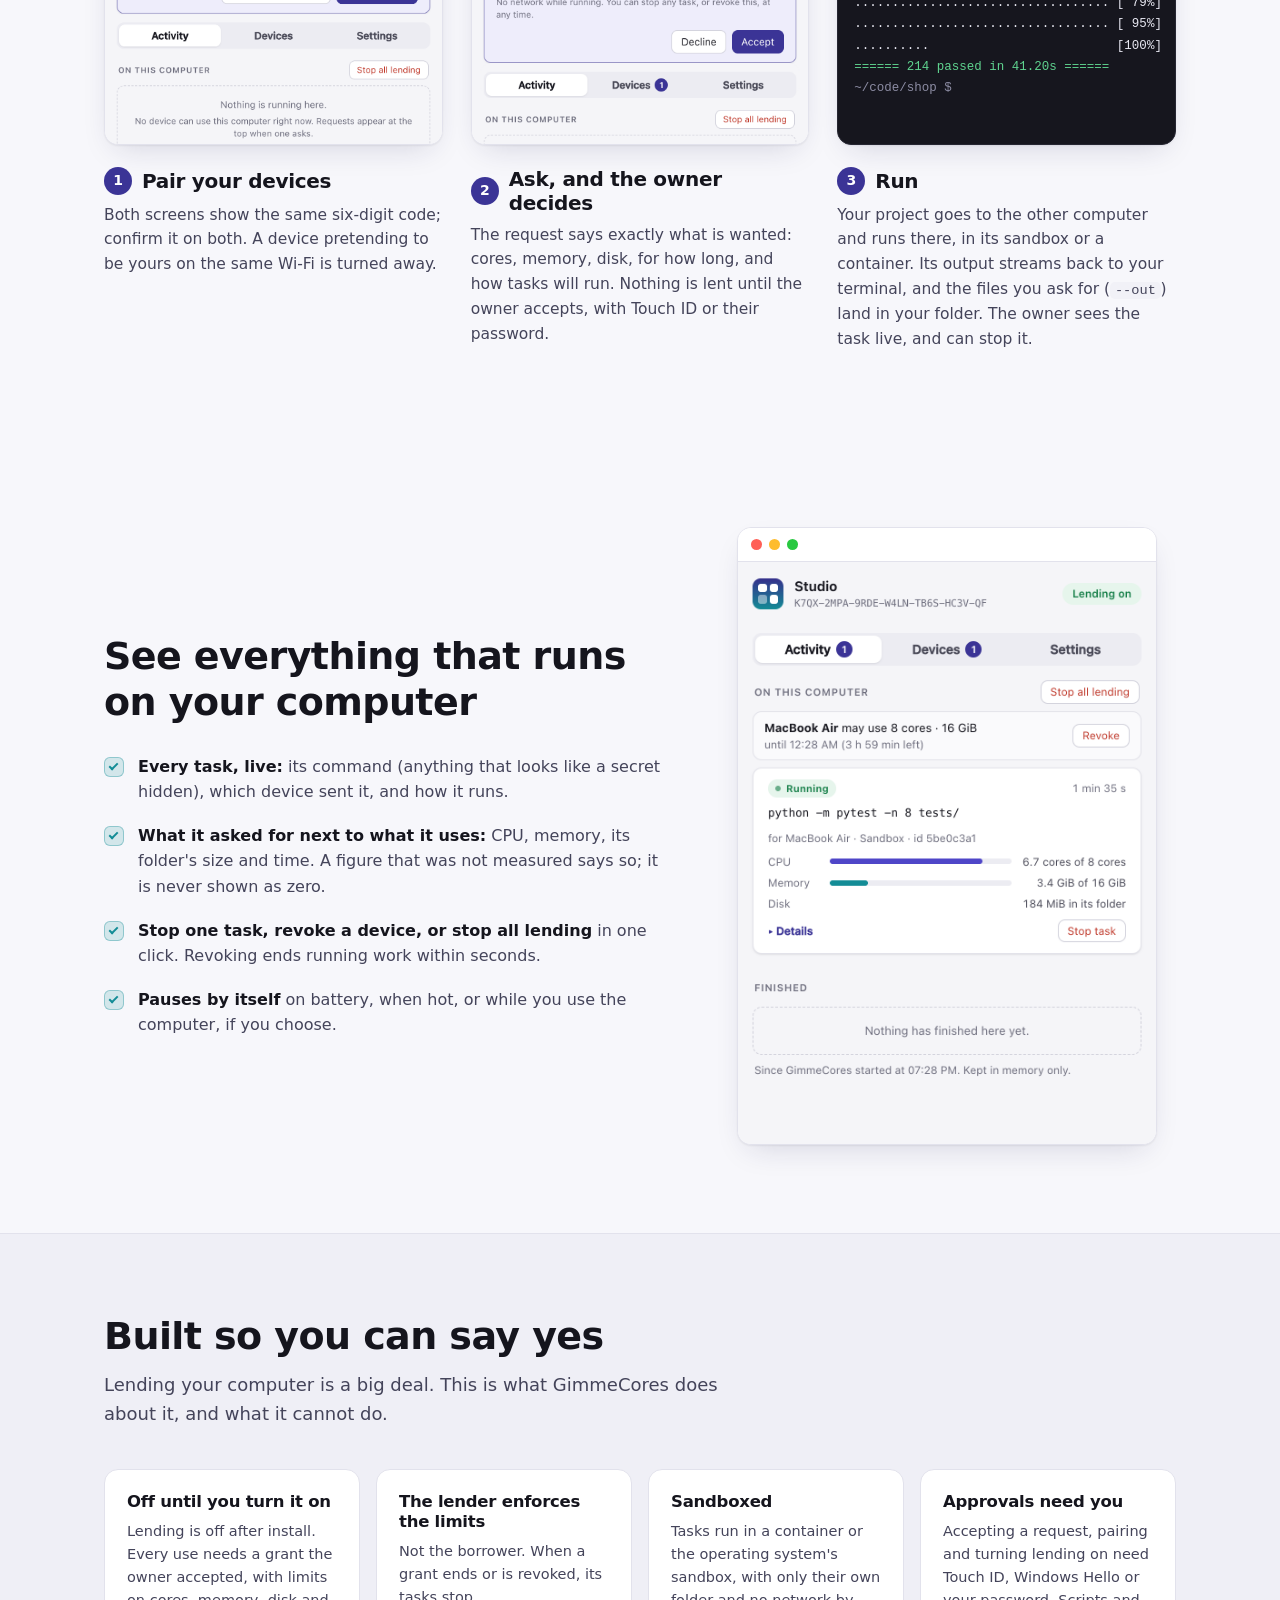
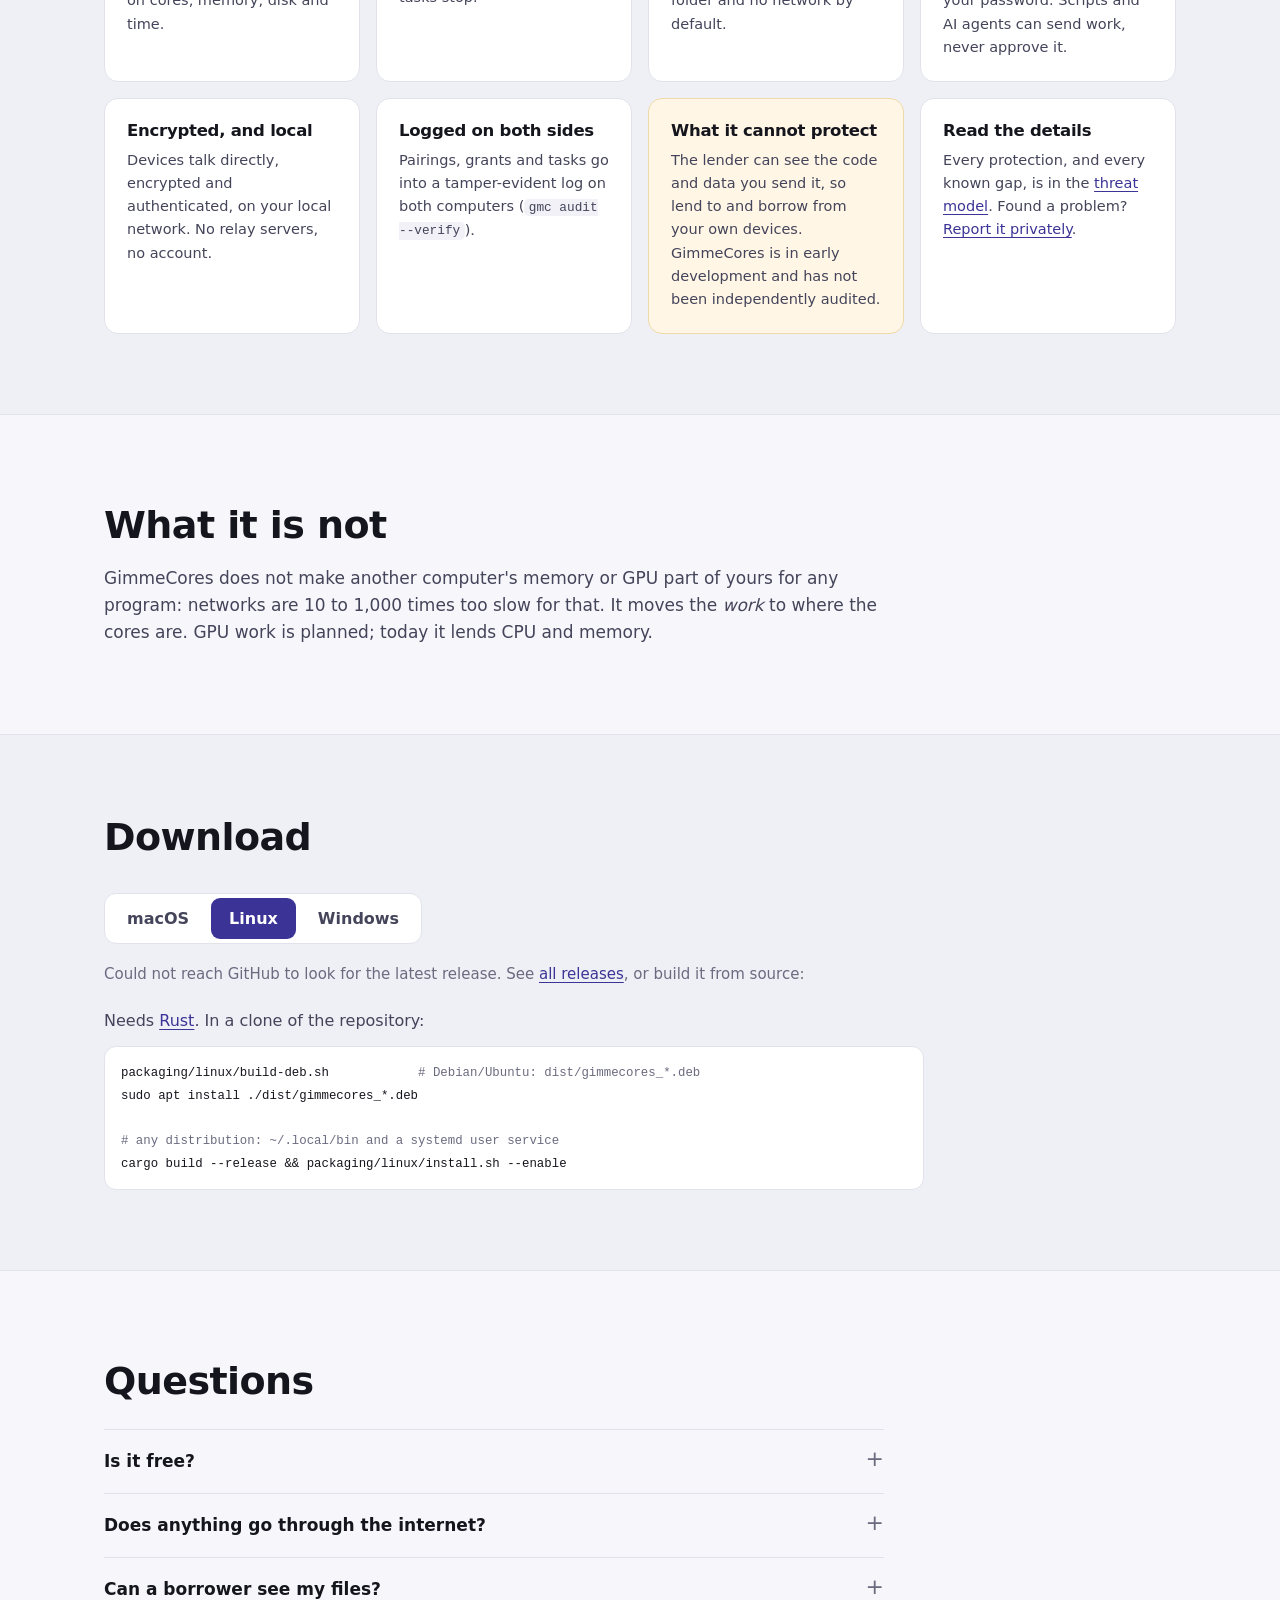
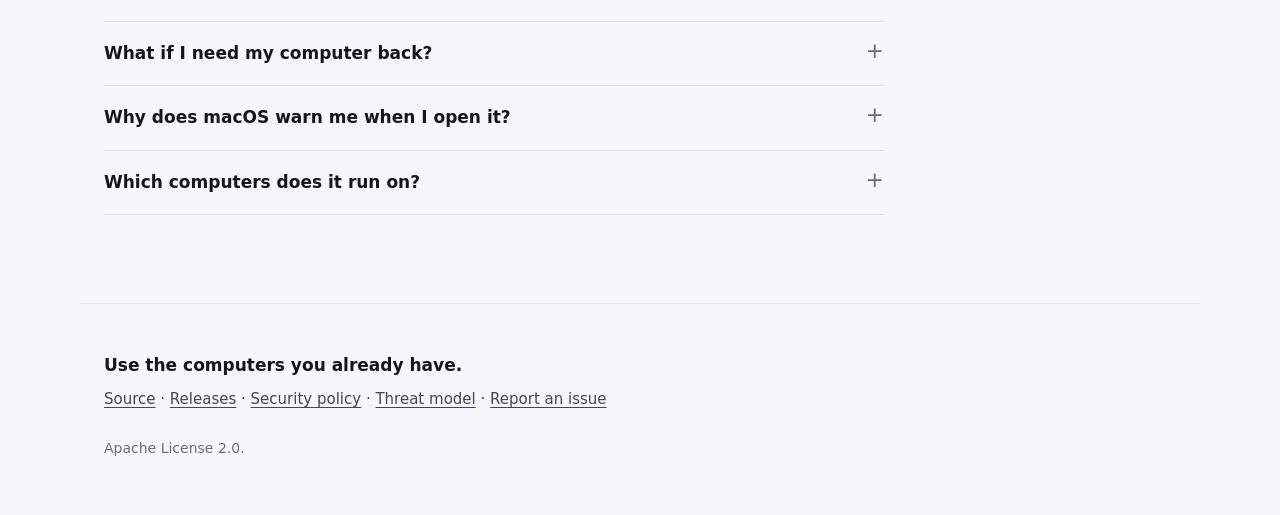
==== commit 8bf60ae0: "Updates on the Mac; Windows approvals with Windows Hello or the Windows password What main now holds" ====
--- a/index.html
+++ b/index.html
@@ -209,7 +209,8 @@
             <p>Tasks run in a container or the operating system's sandbox, with only their own
               folder and no network by default.</p></div>
           <div class="card"><h3>Approvals need you</h3>
-            <p>Accepting a request, pairing and turning lending on need Touch ID or your password.
+            <p>Accepting a request, pairing and turning lending on need Touch ID, Windows Hello or
+              your password.
               Scripts and AI agents can send work, never approve it.</p></div>
           <div class="card"><h3>Encrypted, and local</h3>
             <p>Devices talk directly, encrypted and authenticated, on your local network. No relay
@@ -256,6 +257,8 @@
                 time macOS blocks it: open <b>System Settings › Privacy &amp; Security</b> and click
                 <b>Open Anyway</b>.</li>
               <li>Click <b>Start GimmeCores</b>. Lending stays off until you turn it on.</li>
+              <li>Later, it updates itself: <b>Settings › Updates › Check for updates</b>. It goes
+                online only then, and installs only updates signed with the GimmeCores key.</li>
             </ol>
           </div>
           <div class="source-help">
@@ -289,16 +292,29 @@
         </div>
 
         <div class="panel" role="tabpanel" id="panel-windows" aria-labelledby="tab-windows" hidden>
-          <div class="note">
+          <div class="files" data-os="windows"></div>
+          <div class="released-help" hidden>
+            <h3>Install</h3>
+            <ol>
+              <li>Run the installer. It is not signed yet, so Windows SmartScreen asks first:
+                choose <b>More info</b>, then <b>Run anyway</b>.</li>
+              <li>Open GimmeCores from the Start menu and click <b>Start GimmeCores</b>. Approvals,
+                such as pairing a device, need Windows Hello, or where it is not set up, your
+                Windows password after Ctrl+Alt+Delete.</li>
+              <li>On Windows this version borrows: it runs your work on your other computers.
+                Lending a Windows PC comes in a later version.</li>
+            </ol>
+          </div>
+          <div class="note not-yet">
             <h3>Not available for Windows yet</h3>
-            <p>GimmeCores needs a Windows version of its background service, its sandbox and its
-              approvals (Windows Hello); that work is planned. For now, use it on a Mac or a Linux
-              computer.</p>
+            <p>The Windows version is in testing and comes with the next release. For now, use
+              GimmeCores on a Mac or a Linux computer.</p>
           </div>
         </div>
 
         <p class="fine verify" id="verify" hidden>To check a download, compare its SHA-256
-          (<code>shasum -a 256 &lt;file&gt;</code>) with <code>SHA256SUMS</code> in the release.</p>
+          (<code>shasum -a 256 &lt;file&gt;</code> on macOS and Linux, <code>Get-FileHash
+          &lt;file&gt;</code> in Windows PowerShell) with the release's checksum files.</p>
       </div>
     </section>
 
@@ -334,8 +350,9 @@
       </details>
       <details>
         <summary>Which computers does it run on?</summary>
-        <p>macOS (downloads are for Apple silicon) and Linux (Debian and Ubuntu, other
-          distributions from source). Windows and GPU work are planned.</p>
+        <p>macOS (downloads are for Apple silicon), Linux (Debian and Ubuntu, other distributions
+          from source) and, from the next release, Windows 10 and 11 (borrowing; lending a Windows PC
+          comes later). GPU work is planned.</p>
       </details>
     </section>
   </main>
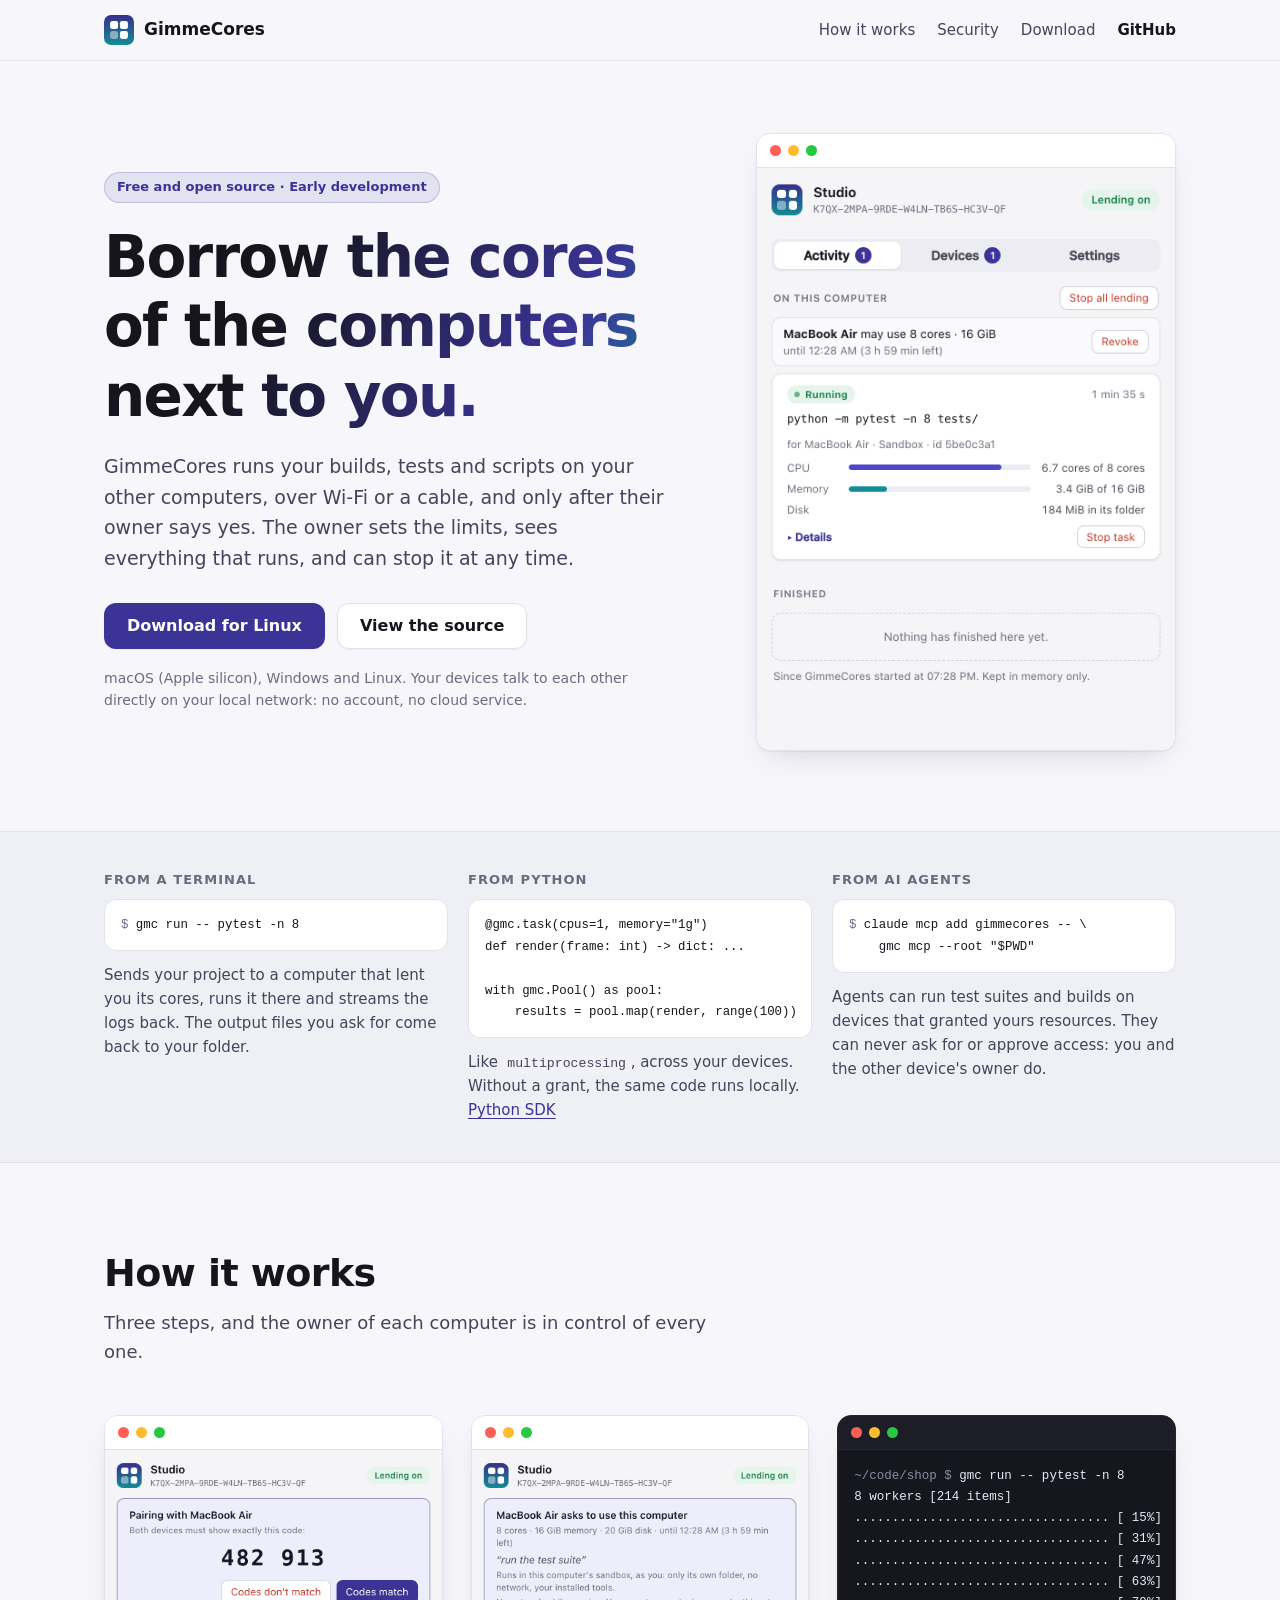
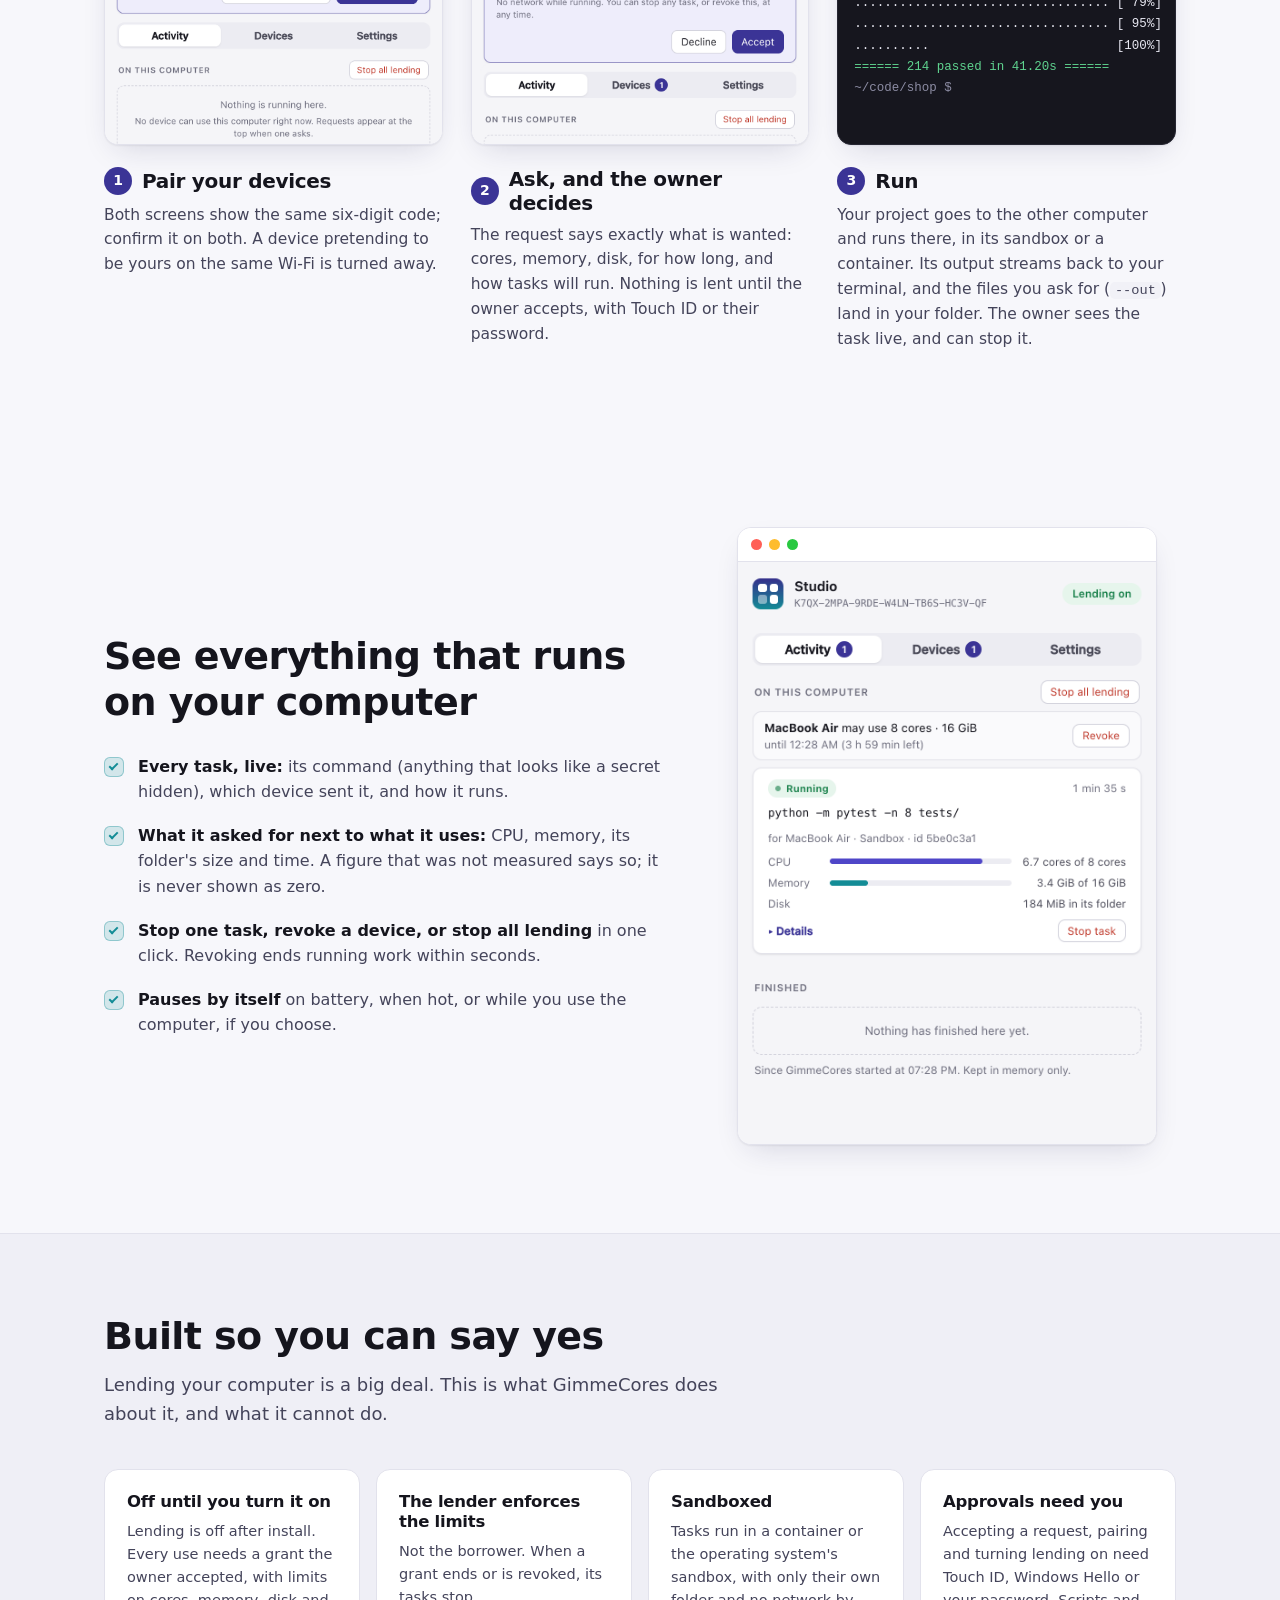
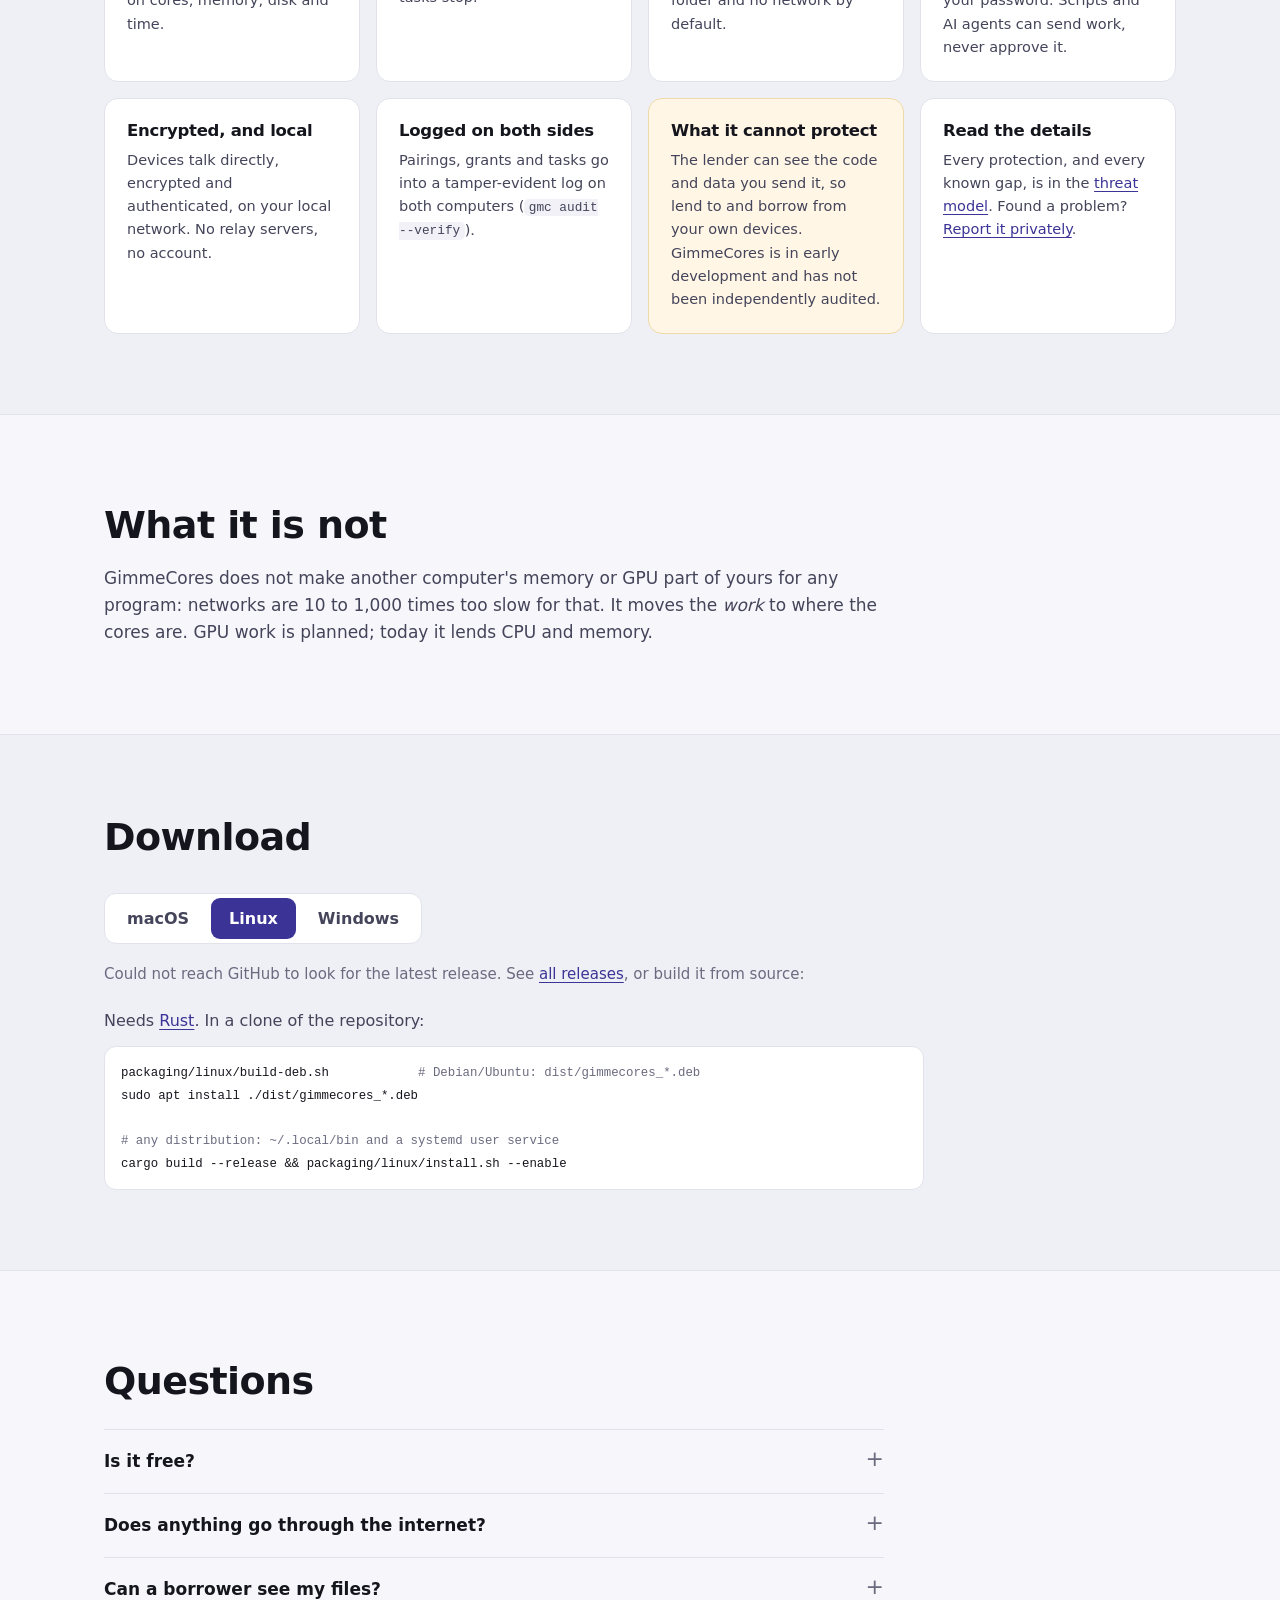
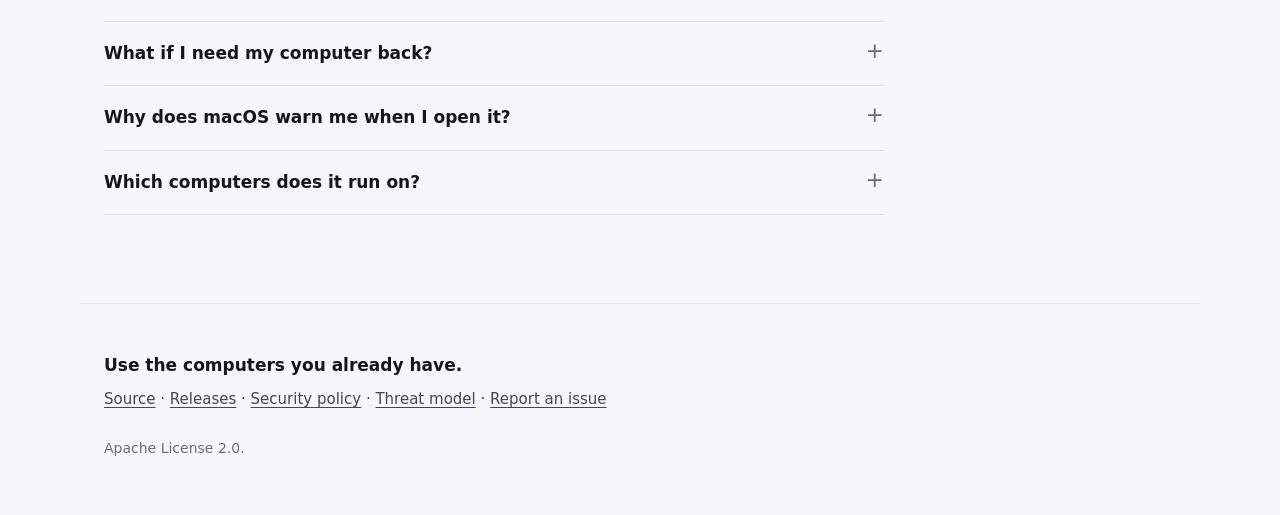
==== commit db7df714: "Windows is available; install steps match the release's files; where Homebrew puts the app With v0.1" ====
--- a/index.html
+++ b/index.html
@@ -10,7 +10,7 @@
   <meta name="theme-color" content="#f7f7fb" media="(prefers-color-scheme: light)">
   <meta name="theme-color" content="#0f0f15" media="(prefers-color-scheme: dark)">
   <title>GimmeCores: borrow the cores of the computers next to you</title>
-  <meta name="description" content="GimmeCores runs your builds, tests and scripts on your other computers on the same network, only after their owner says yes. Sandboxed, with limits the owner sets. Free and open source for macOS and Linux.">
+  <meta name="description" content="GimmeCores runs your builds, tests and scripts on your other computers on the same network, only after their owner says yes. Sandboxed, with limits the owner sets. Free and open source for macOS, Windows and Linux.">
   <link rel="canonical" href="https://tanuj24.github.io/gimmecores/">
   <link rel="icon" type="image/svg+xml" href="assets/logo.svg">
   <meta property="og:type" content="website">
@@ -30,7 +30,7 @@
     "@context": "https://schema.org",
     "@type": "SoftwareApplication",
     "name": "GimmeCores",
-    "operatingSystem": "macOS, Linux",
+    "operatingSystem": "macOS, Windows, Linux",
     "applicationCategory": "DeveloperApplication",
     "description": "Runs builds, tests and scripts on your other computers on the same network, only after their owner says yes, sandboxed and within limits the owner sets.",
     "license": "https://www.apache.org/licenses/LICENSE-2.0",
@@ -69,7 +69,7 @@
           <a class="button primary" id="hero-download" href="#download">Download</a>
           <a class="button" href="https://github.com/tanuj24/gimmecores">View the source</a>
         </div>
-        <p class="fine">macOS (Apple silicon) and Linux. Your devices talk to each other directly on
+        <p class="fine">macOS (Apple silicon), Windows and Linux. Your devices talk to each other directly on
           your local network: no account, no cloud service.</p>
       </div>
       <figure class="window hero-shot">
@@ -267,6 +267,9 @@
             <pre><code>brew tap tanuj24/gimmecores https://github.com/tanuj24/gimmecores
 brew install --HEAD gimmecores        <span class="dim"># gmc, gmcd and GimmeCores.app</span>
 brew upgrade --fetch-HEAD gimmecores  <span class="dim"># later, to update</span></code></pre>
+            <p>Homebrew keeps the app in its own folder, not in Applications. To find it in
+              Applications, Launchpad and Spotlight:</p>
+            <pre><code>mkdir -p ~/Applications &amp;&amp; ln -sfn "$(brew --prefix)/opt/gimmecores/GimmeCores.app" ~/Applications/</code></pre>
             <p class="fine">Or clone the repository and run <code>packaging/macos/build-app.sh</code>
               (needs <a href="https://rustup.rs">Rust</a>).</p>
           </div>
@@ -274,11 +277,19 @@
 
         <div class="panel" role="tabpanel" id="panel-linux" aria-labelledby="tab-linux" hidden>
           <div class="files" data-os="linux"></div>
-          <div class="released-help" hidden>
+          <div class="released-help" data-needs="deb" hidden>
             <h3>Install</h3>
             <p>On Debian or Ubuntu: <code>sudo apt install ./gimmecores_*.deb</code>, then open
               GimmeCores and click <b>Start GimmeCores</b>. The sandbox needs
               <code>bubblewrap</code>.</p>
+          </div>
+          <div class="released-help" data-needs="tar" hidden>
+            <h3>Install the command-line tools</h3>
+            <pre><code>tar xzf gimmecores-*-unknown-linux-gnu.tar.gz
+install -m 755 gimmecores-*-unknown-linux-gnu/{gmc,gmcd,gimmecores} ~/.local/bin/
+gmc daemon                  <span class="dim"># the background service; lending stays off</span></code></pre>
+            <p class="fine">The sandbox needs <code>bubblewrap</code>. The desktop app and the .deb are
+              built from source for now (below).</p>
           </div>
           <div class="source-help">
             <h3 class="when-released" hidden>Or build it from source</h3>
@@ -350,9 +361,9 @@
       </details>
       <details>
         <summary>Which computers does it run on?</summary>
-        <p>macOS (downloads are for Apple silicon), Linux (Debian and Ubuntu, other distributions
-          from source) and, from the next release, Windows 10 and 11 (borrowing; lending a Windows PC
-          comes later). GPU work is planned.</p>
+        <p>macOS (downloads are for Apple silicon), Windows 10 and 11 (borrowing; lending a Windows
+          PC comes later) and Linux (command-line downloads; the desktop app from source). GPU work
+          is planned.</p>
       </details>
     </section>
   </main>
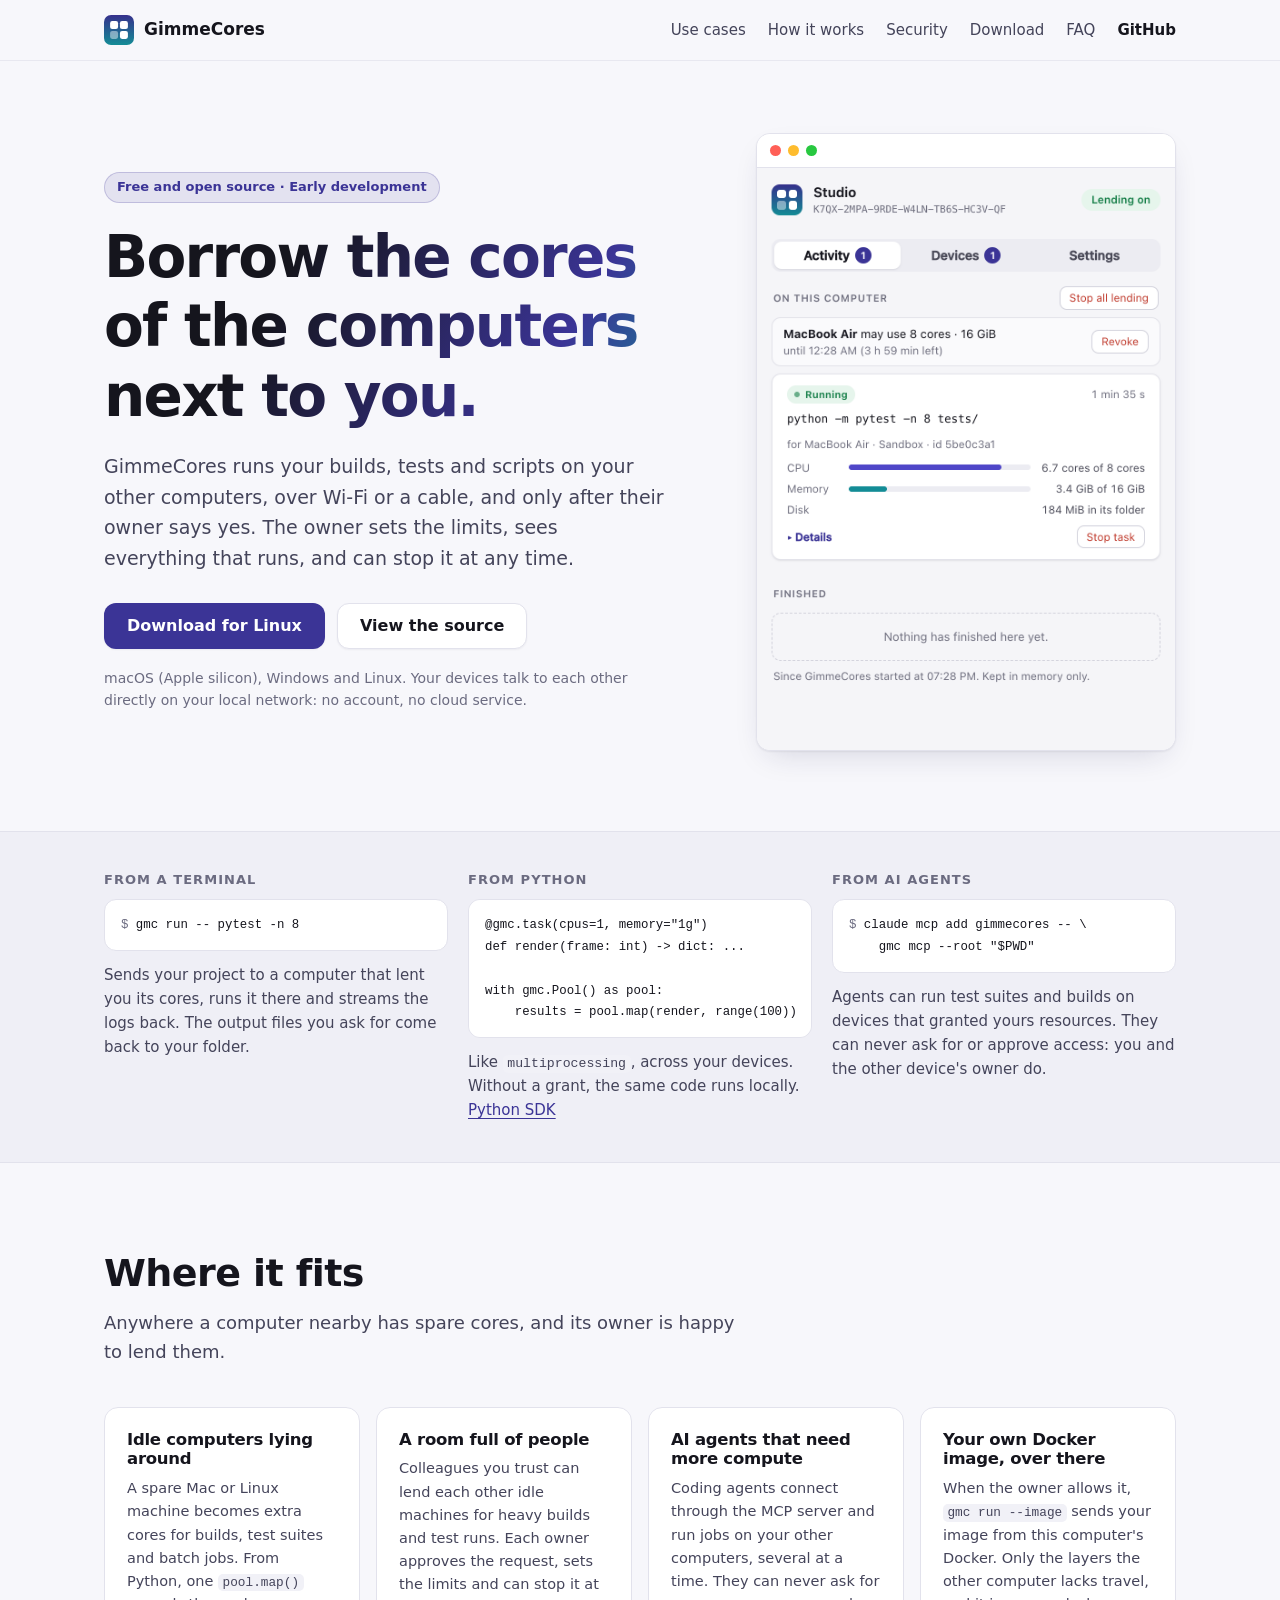
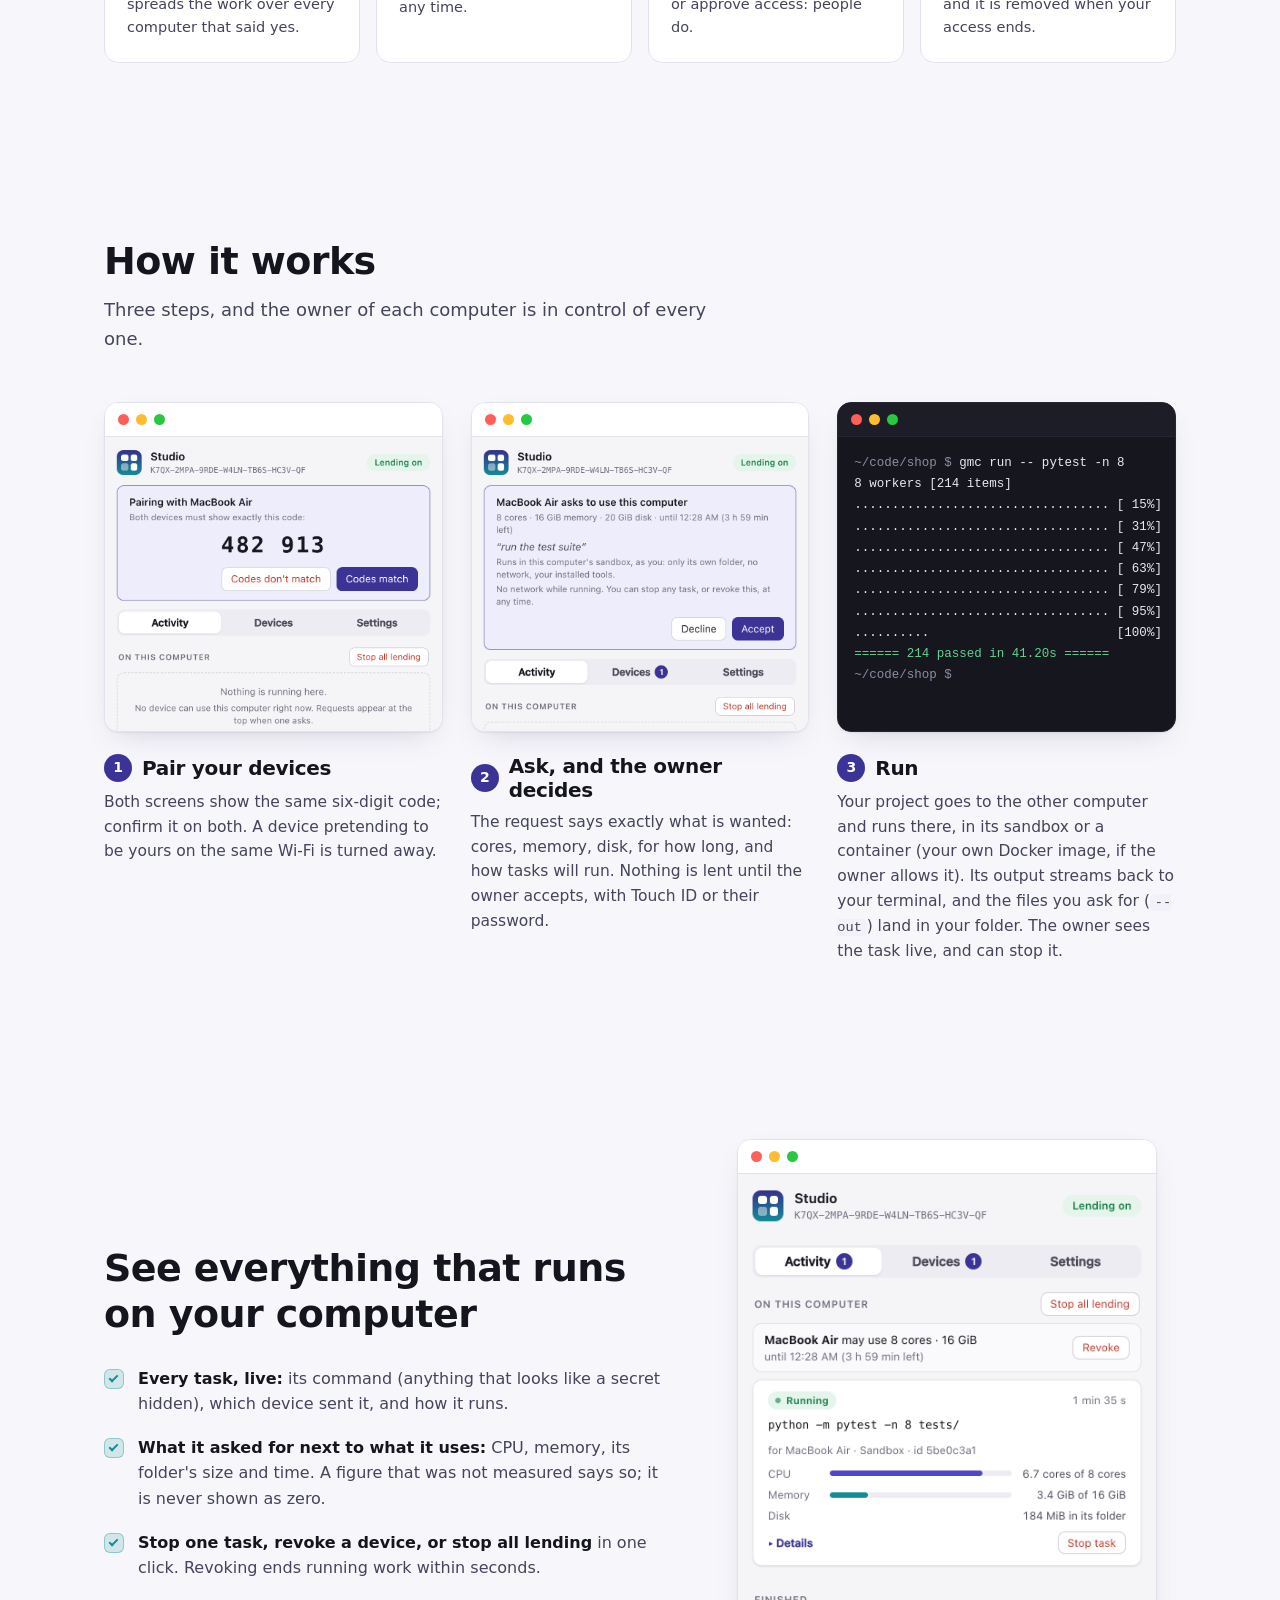
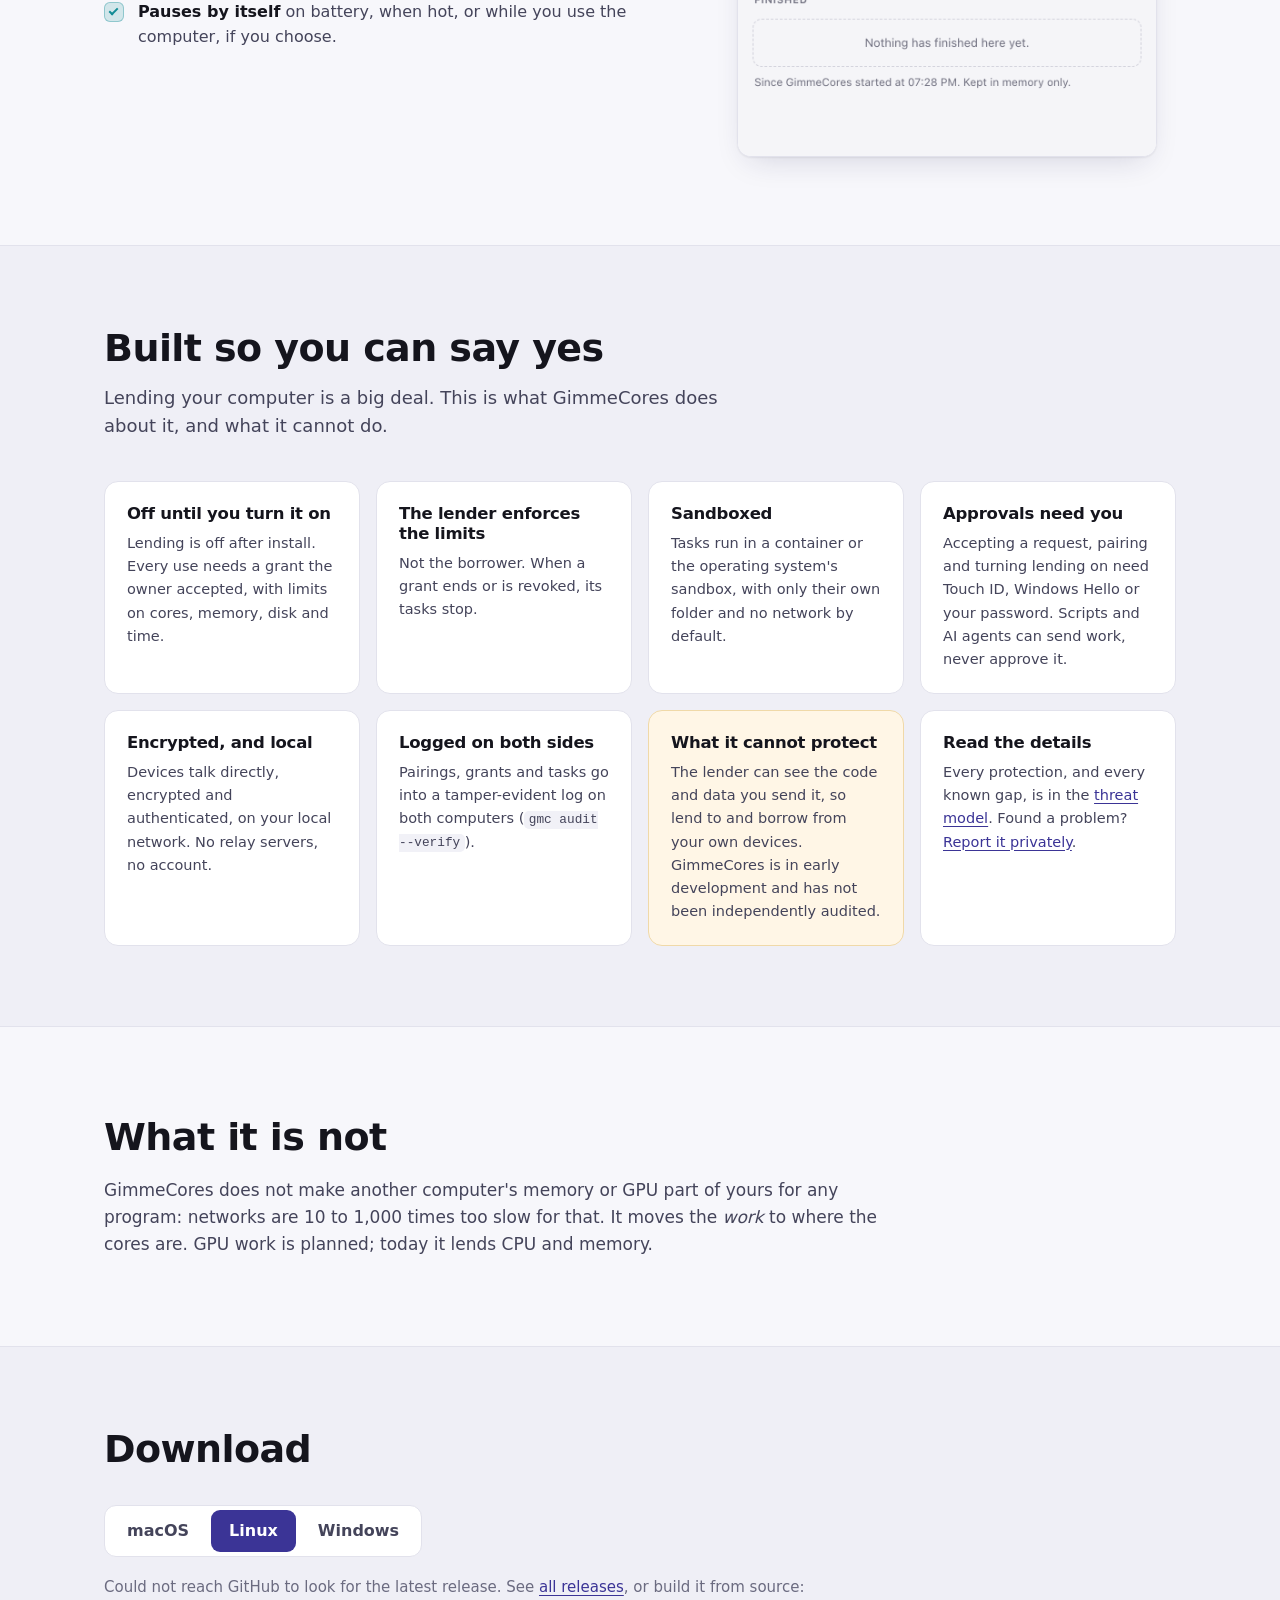
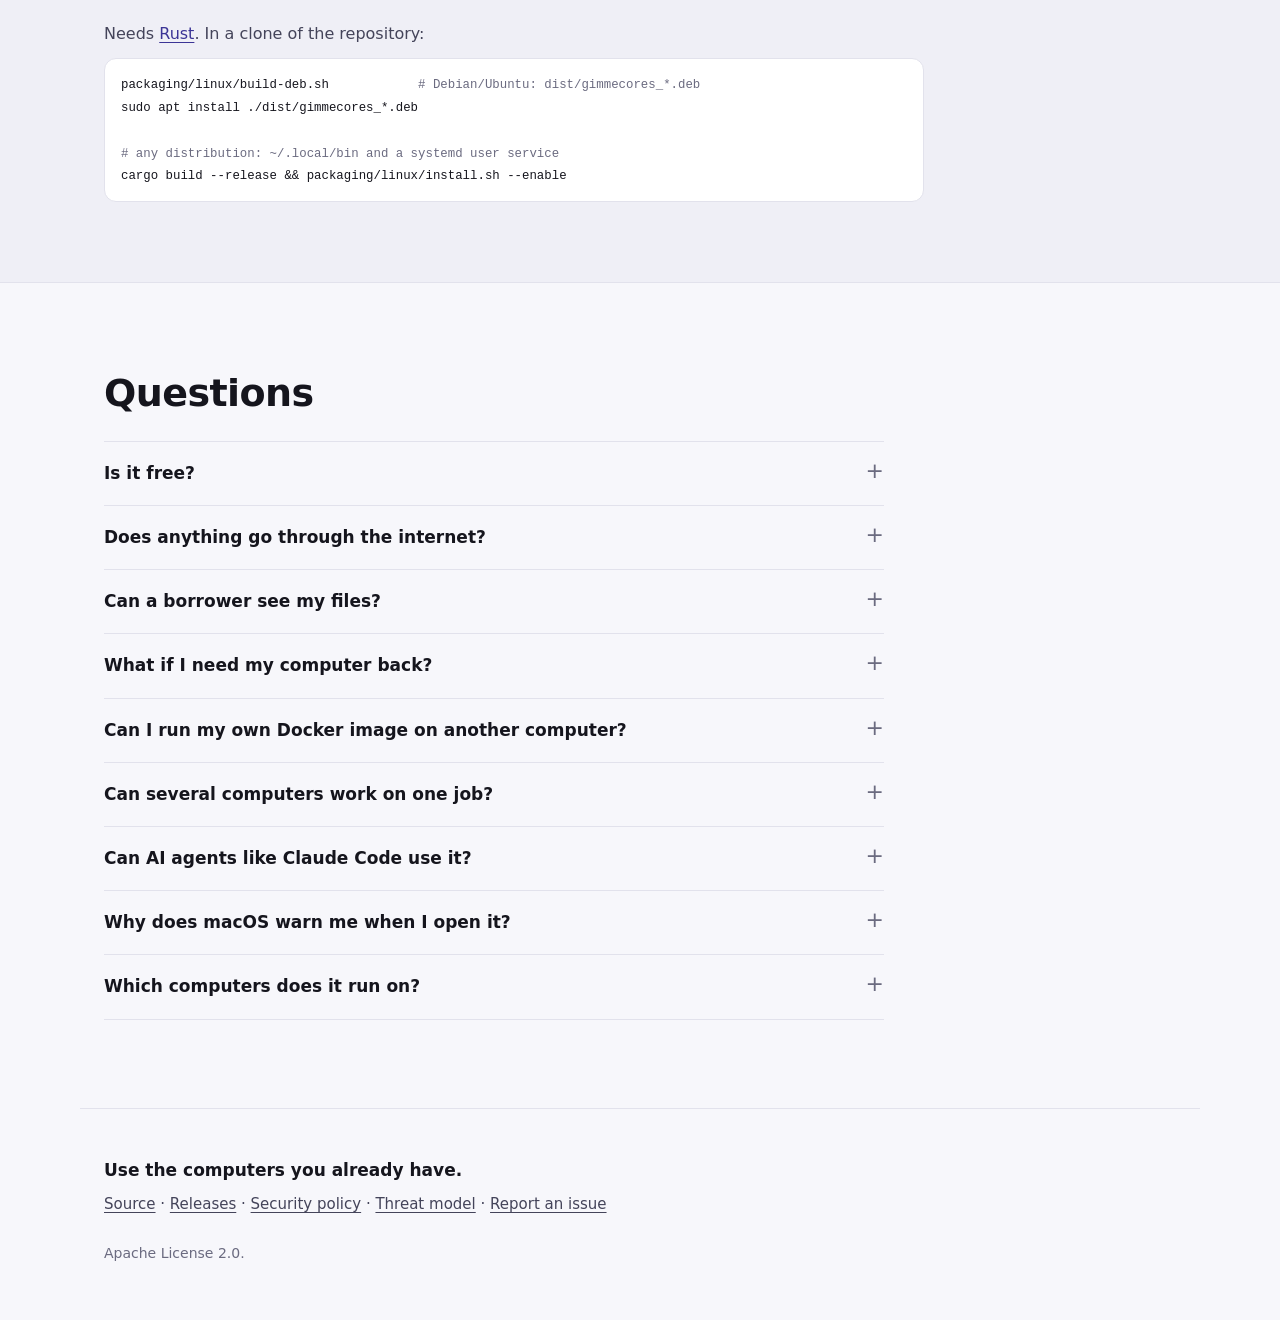
==== commit 2ad2d9ef: "Search: use cases, FAQ answers, sitemap and Google verification - Title and description name what pe" ====
--- a/index.html
+++ b/index.html
@@ -9,14 +9,15 @@
   <meta name="color-scheme" content="light dark">
   <meta name="theme-color" content="#f7f7fb" media="(prefers-color-scheme: light)">
   <meta name="theme-color" content="#0f0f15" media="(prefers-color-scheme: dark)">
-  <title>GimmeCores: borrow the cores of the computers next to you</title>
-  <meta name="description" content="GimmeCores runs your builds, tests and scripts on your other computers on the same network, only after their owner says yes. Sandboxed, with limits the owner sets. Free and open source for macOS, Windows and Linux.">
+  <title>GimmeCores: run builds, tests and Docker on your other computers</title>
+  <meta name="description" content="Use the idle CPU and memory of computers on your network for builds, tests, Python and Docker containers, only after their owner says yes. Free and open source.">
+  <meta name="robots" content="index, follow, max-image-preview:large">
   <link rel="canonical" href="https://tanuj24.github.io/gimmecores/">
   <link rel="icon" type="image/svg+xml" href="assets/logo.svg">
   <meta property="og:type" content="website">
   <meta property="og:site_name" content="GimmeCores">
   <meta property="og:title" content="GimmeCores: borrow the cores of the computers next to you">
-  <meta property="og:description" content="Run builds, tests and scripts on your other computers, only after their owner says yes. Sandboxed, with limits they set. Free and open source.">
+  <meta property="og:description" content="Run builds, tests, Python and Docker containers on your other computers, only after their owner says yes. Sandboxed, with limits they set. Free and open source.">
   <meta property="og:url" content="https://tanuj24.github.io/gimmecores/">
   <meta property="og:image" content="https://tanuj24.github.io/gimmecores/assets/social.png">
   <meta property="og:image:width" content="1200">
@@ -28,15 +29,39 @@
   <script type="application/ld+json">
   {
     "@context": "https://schema.org",
-    "@type": "SoftwareApplication",
-    "name": "GimmeCores",
-    "operatingSystem": "macOS, Windows, Linux",
-    "applicationCategory": "DeveloperApplication",
-    "description": "Runs builds, tests and scripts on your other computers on the same network, only after their owner says yes, sandboxed and within limits the owner sets.",
-    "license": "https://www.apache.org/licenses/LICENSE-2.0",
-    "offers": { "@type": "Offer", "price": "0", "priceCurrency": "USD" },
-    "url": "https://tanuj24.github.io/gimmecores/",
-    "sameAs": "https://github.com/tanuj24/gimmecores"
+    "@graph": [
+      {
+        "@type": "SoftwareApplication",
+        "@id": "https://tanuj24.github.io/gimmecores/#app",
+        "name": "GimmeCores",
+        "operatingSystem": "macOS, Windows, Linux",
+        "applicationCategory": "DeveloperApplication",
+        "description": "Runs builds, tests, Python and Docker containers on your other computers on the same network, only after their owner says yes, sandboxed and within limits the owner sets.",
+        "featureList": [
+          "Pair computers with a six-digit code shown on both screens",
+          "Grants with limits on cores, memory, disk and time, approved by the owner",
+          "Tasks in a container or the operating system's sandbox, with no network by default",
+          "Send your own Docker image when the owner allows it; only missing layers travel",
+          "Python SDK: pool.map() across every computer that granted you resources",
+          "MCP server so AI agents can run jobs on your other computers"
+        ],
+        "screenshot": "https://tanuj24.github.io/gimmecores/assets/app-activity-light.png",
+        "downloadUrl": "https://github.com/tanuj24/gimmecores/releases/latest",
+        "isAccessibleForFree": true,
+        "license": "https://www.apache.org/licenses/LICENSE-2.0",
+        "offers": { "@type": "Offer", "price": "0", "priceCurrency": "USD" },
+        "url": "https://tanuj24.github.io/gimmecores/",
+        "sameAs": "https://github.com/tanuj24/gimmecores"
+      },
+      {
+        "@type": "SoftwareSourceCode",
+        "name": "GimmeCores source code",
+        "codeRepository": "https://github.com/tanuj24/gimmecores",
+        "programmingLanguage": ["Rust", "Python"],
+        "license": "https://www.apache.org/licenses/LICENSE-2.0",
+        "targetProduct": { "@id": "https://tanuj24.github.io/gimmecores/#app" }
+      }
+    ]
   }
   </script>
 </head>
@@ -49,9 +74,11 @@
         <span>GimmeCores</span>
       </a>
       <nav aria-label="Main">
+        <a href="#use-cases">Use cases</a>
         <a href="#how">How it works</a>
         <a href="#trust">Security</a>
         <a href="#download">Download</a>
+        <a href="#faq">FAQ</a>
         <a href="https://github.com/tanuj24/gimmecores" class="gh">GitHub</a>
       </nav>
     </div>
@@ -107,6 +134,29 @@
           <p>Agents can run test suites and builds on devices that granted yours resources. They
             can never ask for or approve access: you and the other device's owner do.</p>
         </div>
+      </div>
+    </section>
+
+    <section class="wrap section" id="use-cases">
+      <h2>Where it fits</h2>
+      <p class="section-lead">Anywhere a computer nearby has spare cores, and its owner is happy to
+        lend them.</p>
+      <div class="grid">
+        <div class="card"><h3>Idle computers lying around</h3>
+          <p>A spare Mac or Linux machine becomes extra cores for builds, test suites and batch
+            jobs. From Python, one <code>pool.map()</code> spreads the work over every computer
+            that said yes.</p></div>
+        <div class="card"><h3>A room full of people</h3>
+          <p>Colleagues you trust can lend each other idle machines for heavy builds and test
+            runs. Each owner approves the request, sets the limits and can stop it at any
+            time.</p></div>
+        <div class="card"><h3>AI agents that need more compute</h3>
+          <p>Coding agents connect through the MCP server and run jobs on your other computers,
+            several at a time. They can never ask for or approve access: people do.</p></div>
+        <div class="card"><h3>Your own Docker image, over there</h3>
+          <p>When the owner allows it, <code>gmc run --image</code> sends your image from this
+            computer's Docker. Only the layers the other computer lacks travel, and it is removed
+            when your access ends.</p></div>
       </div>
     </section>
 
@@ -163,7 +213,7 @@
           <div>
             <h3><span class="num">3</span> Run</h3>
             <p>Your project goes to the other computer and runs there, in its sandbox or a
-              container. Its output streams back to your terminal, and the files you ask for
+              container (your own Docker image, if the owner allows it). Its output streams back to your terminal, and the files you ask for
               (<code>--out</code>) land in your folder. The owner sees the task live, and can stop it.</p>
           </div>
         </li>
@@ -354,6 +404,27 @@
           computer is hot, or while you use it.</p>
       </details>
       <details>
+        <summary>Can I run my own Docker image on another computer?</summary>
+        <p>Yes, when its owner allows it. Ask for a grant that lets you send images
+          (<code>gmc grants request &lt;device&gt; --images 8g</code>), and <code>gmc run --image</code>
+          sends your image from this computer's Docker. Only the layers the other computer is
+          missing travel. It runs as locked down as any container there: no network, an
+          unprivileged user, a read-only system and hard limits. It is removed when your grants
+          end. Sending an image from Windows has not been tried yet.</p>
+      </details>
+      <details>
+        <summary>Can several computers work on one job?</summary>
+        <p>Yes, from Python: <code>gmc.Pool()</code> spreads <code>pool.map()</code> calls over every
+          computer that granted you resources, sizing batches so that none sits idle at the end.
+          From a terminal, each <code>gmc run</code> goes to one computer.</p>
+      </details>
+      <details>
+        <summary>Can AI agents like Claude Code use it?</summary>
+        <p>Yes. <code>gmc mcp</code> is an MCP server: an agent can list your devices, run commands
+          on one that granted yours resources, and check on its jobs. It cannot ask for or approve
+          access, and what comes back from the other computer is treated as data.</p>
+      </details>
+      <details>
         <summary>Why does macOS warn me when I open it?</summary>
         <p>GimmeCores is not signed with an Apple Developer ID yet, so macOS asks you to confirm
           the first time (System Settings › Privacy &amp; Security › Open Anyway). Homebrew builds it
